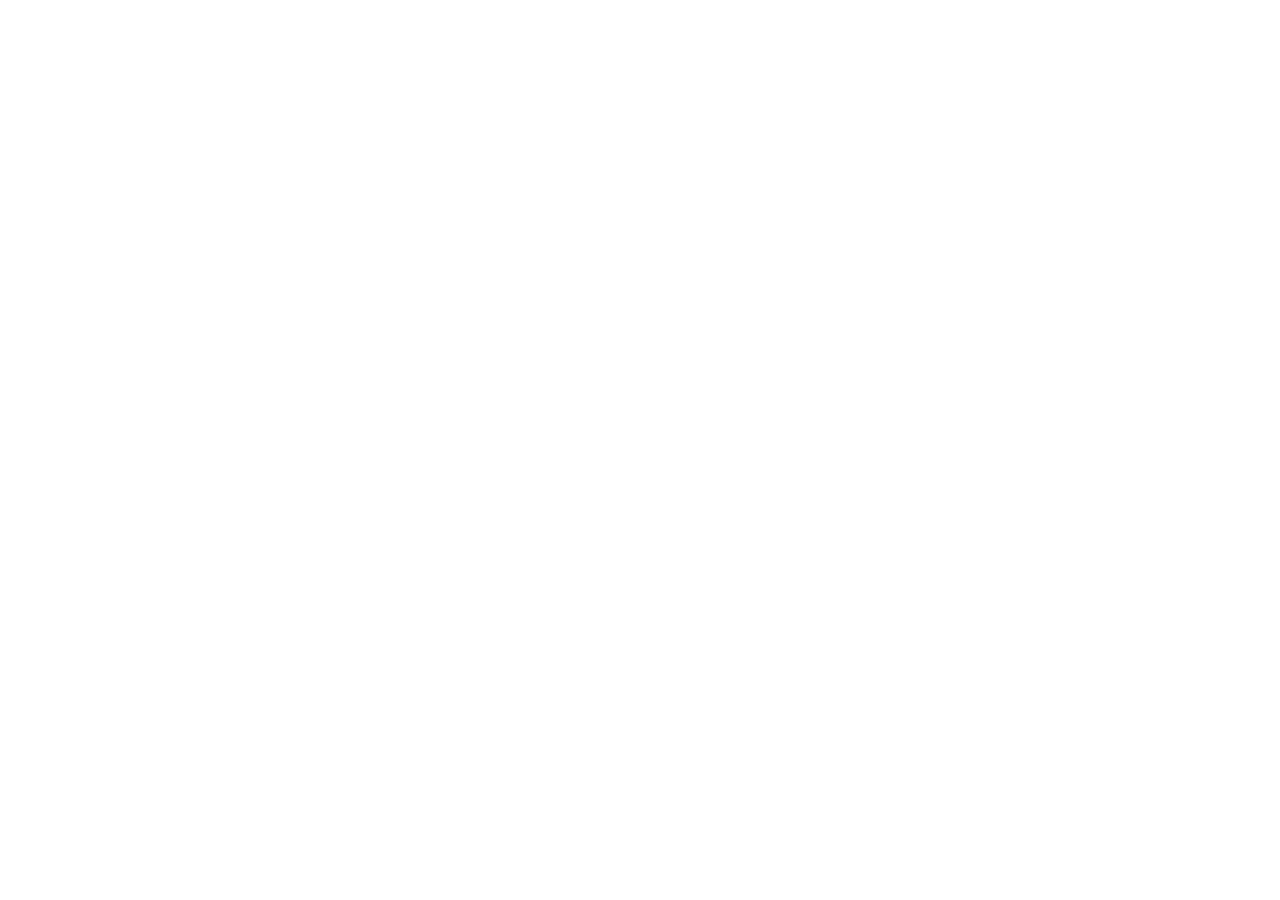
==== Frontend/index.html @ fb0abc1a "Criação do head no index.html" ====
<!DOCTYPE html>
<html lang="pt">

<head>
    <meta charset="UTF-8">
    <meta name="viewport" content="width=device-width, initial-scale=1.0">
    <title>MedInventory Solutions </title>
    <!-- favicon -->
    <link rel="shortcut icon" href="assets/img/logo normal.png" type="image/png">
    
    <!-- Google Fonts -->
    <link rel="preconnect" href="https://fonts.googleapis.com">
    <link rel="preconnect" href="https://fonts.gstatic.com" crossorigin>
    <link href="https://fonts.googleapis.com/css2?family=Titillium+Web:ital,wght@0,200;0,300;0,400;0,600;0,700;0,900;1,200;1,300;1,400;1,600;1,700&display=swap" rel="stylesheet">

    <!-- Font Awesome (local) -->
    <link rel="stylesheet" href="assets/fontawesome/all.min.css">
    
    <!-- estilos da página -->
    <link rel="stylesheet" href="assets/css/estilo.css">
</head>
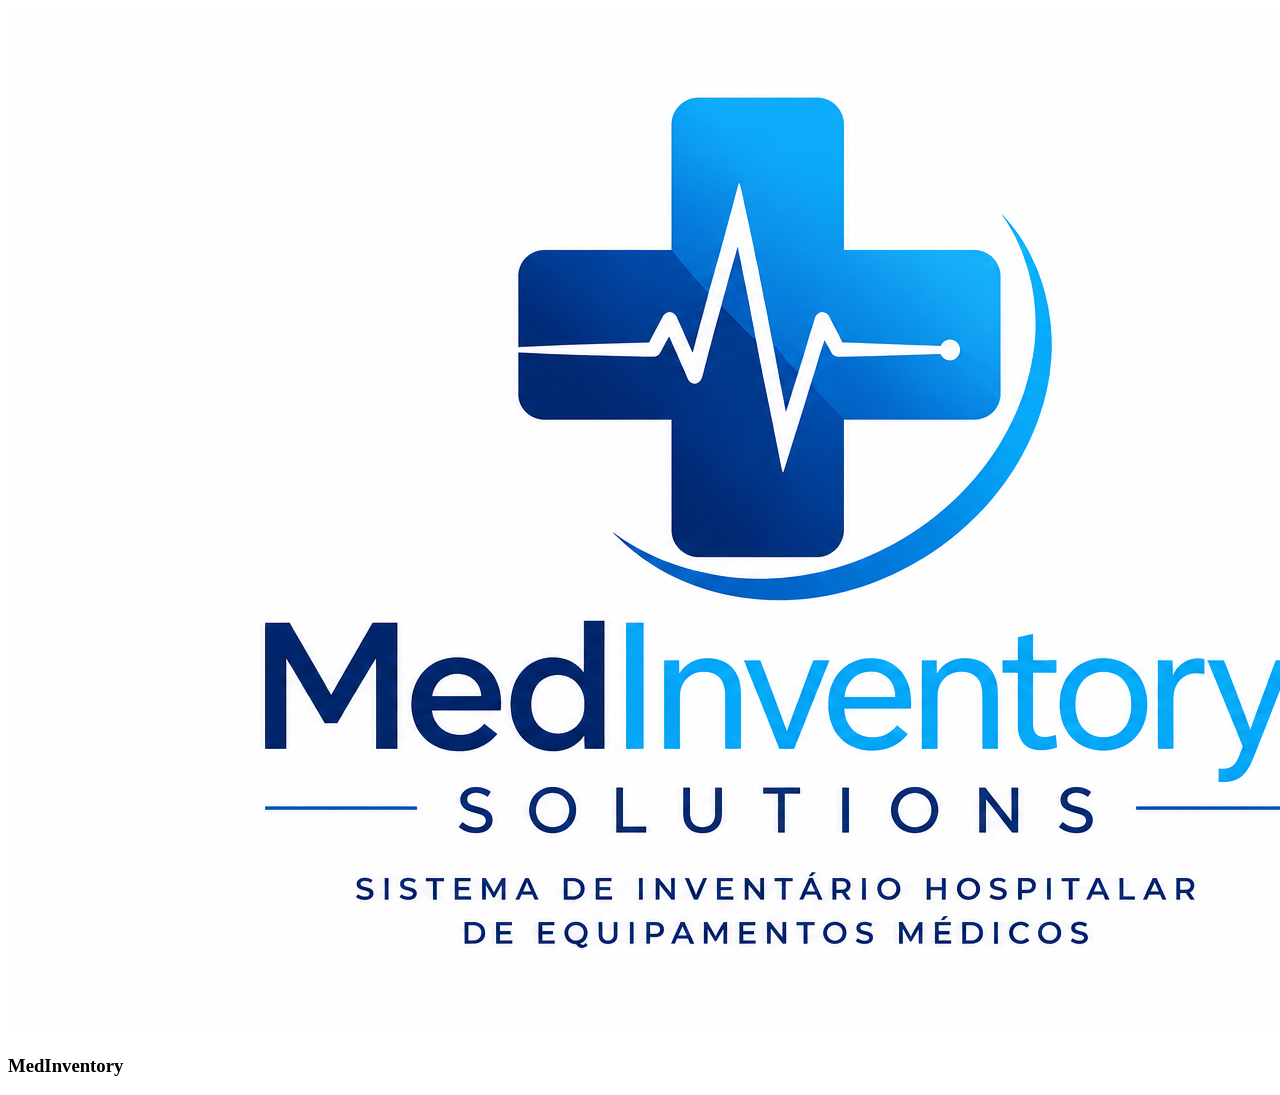
==== commit 12c43f4c: "Painel de navegação- criação" ====
--- a/Frontend/index.html
+++ b/Frontend/index.html
@@ -18,4 +18,14 @@
     
     <!-- estilos da página -->
     <link rel="stylesheet" href="assets/css/estilo.css">
-</head>+</head>
+
+<body>
+    <!-- Navegação -->
+     <nav class="bng-navbar">
+        <!-- Logo e Nome -->
+        <div>
+            <img src="assets/img/logo com nome.png" alt="Logotipo">
+            <h3>MedInventory</h3>
+        </div>
+     
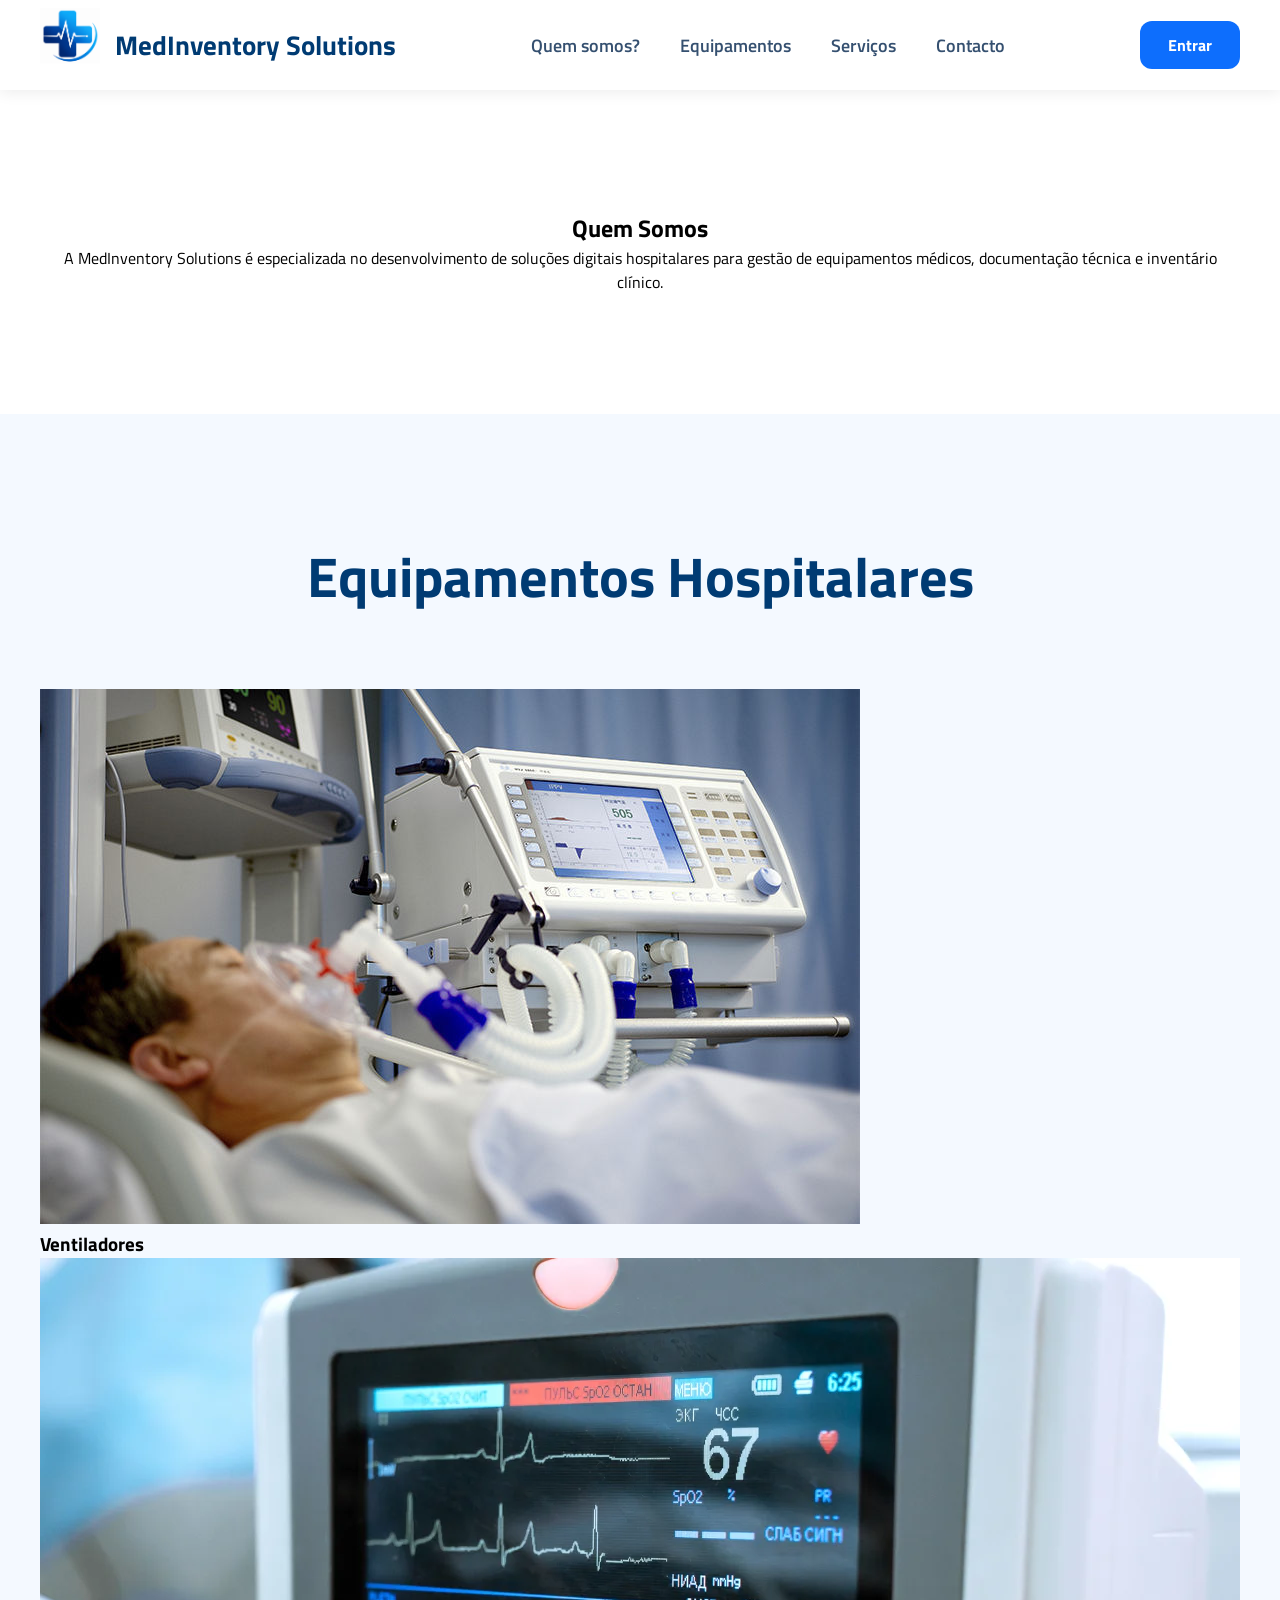
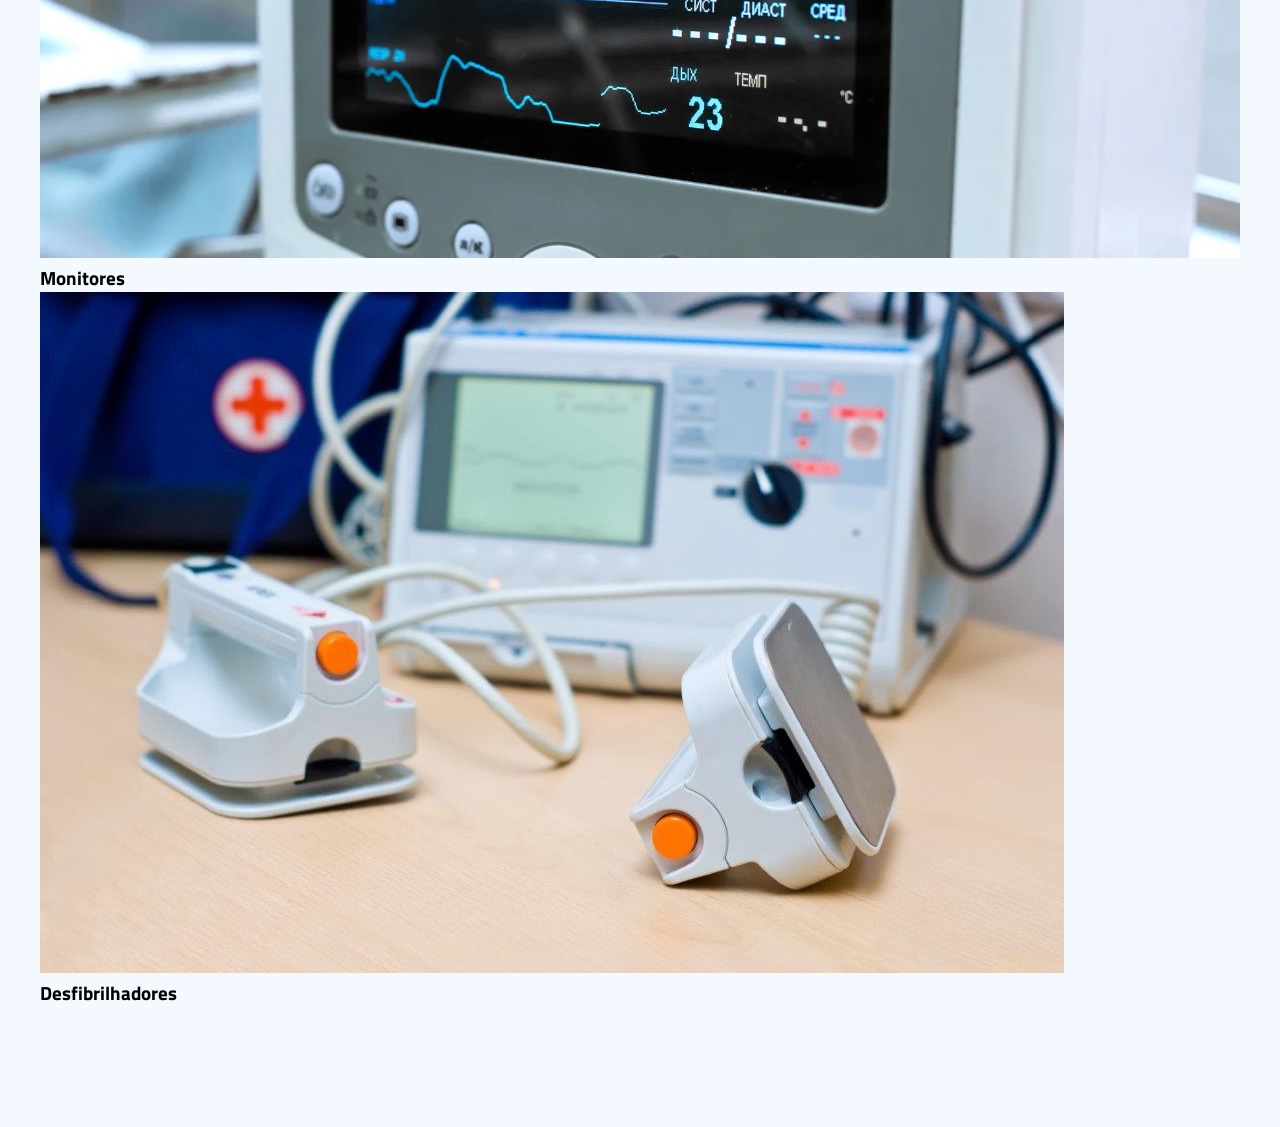
==== commit 3b857f76: "Alteração no CSS" ====
--- a/Frontend/index.html
+++ b/Frontend/index.html
@@ -7,25 +7,84 @@
     <title>MedInventory Solutions </title>
     <!-- favicon -->
     <link rel="shortcut icon" href="assets/img/logo normal.png" type="image/png">
-    
+
     <!-- Google Fonts -->
     <link rel="preconnect" href="https://fonts.googleapis.com">
     <link rel="preconnect" href="https://fonts.gstatic.com" crossorigin>
-    <link href="https://fonts.googleapis.com/css2?family=Titillium+Web:ital,wght@0,200;0,300;0,400;0,600;0,700;0,900;1,200;1,300;1,400;1,600;1,700&display=swap" rel="stylesheet">
+    <link
+        href="https://fonts.googleapis.com/css2?family=Titillium+Web:ital,wght@0,200;0,300;0,400;0,600;0,700;0,900;1,200;1,300;1,400;1,600;1,700&display=swap"
+        rel="stylesheet">
 
     <!-- Font Awesome (local) -->
     <link rel="stylesheet" href="assets/fontawesome/all.min.css">
-    
+
     <!-- estilos da página -->
-    <link rel="stylesheet" href="assets/css/estilo.css">
+    <link rel="stylesheet" href="assets/css/estilos.css">
 </head>
 
 <body>
     <!-- Navegação -->
-     <nav class="bng-navbar">
+    <nav class="bng-navbar">
         <!-- Logo e Nome -->
-        <div>
-            <img src="assets/img/logo com nome.png" alt="Logotipo">
-            <h3>MedInventory</h3>
+        <div class="logo-area">
+
+            <img src="assets/img/logo normal.png" alt="logo">
+
+            <h3>MedInventory Solutions</h3>
+
         </div>
-     
+
+        <!-- Links centrais -->
+        <div class="container-navegacao">
+            <a href="#quem-somos">Quem somos?</a>
+            <a href="#equipamentos">Equipamentos</a>
+            <a href="#servicos">Serviços</a>
+            <a href="#contacto">Contacto</a>
+        </div>
+
+        <!-- Área Cliente -->
+        <div class="nav-cliente">
+            <a href="login_form.html">Entrar</a>
+        </div>
+    </nav>
+
+    <section id="quem-somos">
+
+        <div class="quem-somos-texto">
+
+            <h2>Quem Somos</h2>
+
+            <p>
+                A MedInventory Solutions é especializada no desenvolvimento
+                de soluções digitais hospitalares para gestão de equipamentos médicos,
+                documentação técnica e inventário clínico.
+            </p>
+
+        </div>
+
+    </section>
+
+    <section id="equipamentos">
+
+        <h2>Equipamentos Hospitalares</h2>
+
+        <div class="cards-equipamentos">
+
+            <div class="card-equipamento">
+                <img src="assets/img/ventilador.jpg" alt="">
+                <h3>Ventiladores</h3>
+            </div>
+
+            <div class="card-equipamento">
+                <img src="assets/img/monitor.webp" alt="">
+                <h3>Monitores</h3>
+            </div>
+
+            <div class="card-equipamento">
+                <img src="assets/img/desfibrilhador.jpg" alt="">
+                <h3>Desfibrilhadores</h3>
+            </div>
+
+        </div>
+
+    </section>
--- a/Frontend/assets/css/estilos.css
+++ b/Frontend/assets/css/estilos.css
@@ -0,0 +1,556 @@
+
+/* RESET */
+
+
+*{
+    margin:0;
+    padding:0;
+    box-sizing:border-box;
+    font-family:'Titillium Web', Arial, Helvetica, sans-serif;
+}
+
+/* BODY */
+
+
+body{
+    background:#f4f9ff;
+}
+/* NAVBAR */
+
+.bng-navbar{
+
+    background:#ffffff;
+
+    display:flex;
+    align-items:center;
+    justify-content:space-between;
+
+    height:90px;
+
+    padding:0 40px;
+
+    position:sticky;
+    top:0;
+
+    box-shadow:0px 2px 15px rgba(0,0,0,0.08);
+
+    z-index:1000;
+
+}
+
+/* LOGO */
+
+.bng-navbar div{
+
+    display:flex;
+    align-items:center;
+
+}
+
+.bng-navbar img{
+
+    width:60px;
+
+    margin-right:15px;
+
+}
+
+.bng-navbar h3{
+
+    font-size:1.7em;
+
+    color:#003b73;
+
+    font-weight:bold;
+
+}
+
+/* LINKS NAVBAR */
+
+.container-navegacao{
+
+    display:flex;
+    gap:40px;
+
+}
+
+.container-navegacao a{
+
+    text-decoration:none;
+
+    font-size:1.1em;
+
+    font-weight:600;
+
+    color:#355070;
+
+    transition:0.3s;
+
+}
+
+.container-navegacao a:hover{
+
+    color:#0d6efd;
+
+}
+
+/* BOTÃO LOGIN */
+
+.nav-cliente a{
+
+    text-decoration:none;
+
+    background:#0d6efd;
+
+    color:white;
+
+    padding:12px 28px;
+
+    border-radius:12px;
+
+    font-weight:bold;
+
+    transition:0.3s;
+
+}
+
+.nav-cliente a:hover{
+
+    background:#003b73;
+
+}
+
+/* HERO SECTION */
+
+.hero{
+
+    min-height:100vh;
+
+    display:flex;
+    justify-content:space-between;
+    align-items:center;
+
+    padding:80px;
+
+    background:linear-gradient(to right,#f4f9ff,#ffffff);
+
+}
+
+/* TEXTO HERO */
+
+.hero-texto{
+
+    width:50%;
+
+}
+
+.hero-texto h1{
+
+    font-size:4em;
+
+    color:#003b73;
+
+    line-height:1.2;
+
+    margin-bottom:25px;
+
+}
+
+.hero-texto p{
+
+    font-size:1.3em;
+
+    color:#355070;
+
+    margin-bottom:40px;
+
+    line-height:1.7;
+
+}
+
+/* BOTÕES HERO */
+
+.hero-botoes{
+
+    display:flex;
+    gap:20px;
+
+}
+
+.btn-azul{
+
+    text-decoration:none;
+
+    background:#0d6efd;
+
+    color:white;
+
+    padding:15px 35px;
+
+    border-radius:12px;
+
+    font-weight:bold;
+
+    transition:0.3s;
+
+}
+
+.btn-azul:hover{
+
+    background:#003b73;
+
+}
+
+.btn-transparente{
+
+    text-decoration:none;
+
+    border:2px solid #0d6efd;
+
+    color:#0d6efd;
+
+    padding:15px 35px;
+
+    border-radius:12px;
+
+    font-weight:bold;
+
+    transition:0.3s;
+
+}
+
+.btn-transparente:hover{
+
+    background:#0d6efd;
+
+    color:white;
+
+}
+
+/* IMAGEM HERO */
+
+.hero-imagem img{
+
+    width:550px;
+
+}
+
+/* QUEM SOMOS */
+
+
+#quem-somos{
+
+    padding:120px 40px;
+
+    text-align:center;
+
+    background:white;
+
+}
+
+.quem-somos-content{
+
+    max-width:900px;
+
+    margin:auto;
+
+}
+
+.quem-somos-content h1{
+
+    font-size:3.5em;
+
+    color:#003b73;
+
+    margin-bottom:20px;
+
+}
+
+.quem-somos-content p{
+
+    font-size:1.3em;
+
+    color:#355070;
+
+    line-height:1.8;
+
+}
+
+/* EQUIPAMENTOS */
+
+#equipamentos{
+
+    padding:120px 40px;
+
+    background:#f4f9ff;
+
+}
+
+#equipamentos h2{
+
+    text-align:center;
+
+    font-size:3.5em;
+
+    color:#003b73;
+
+    margin-bottom:70px;
+
+}
+
+/* CONTAINER CARDS */
+
+.equipamentos-container{
+
+    display:flex;
+
+    justify-content:center;
+
+    gap:40px;
+
+    flex-wrap:wrap;
+
+}
+
+/* CARD */
+
+.equipamento{
+
+    width:320px;
+
+    background:white;
+
+    border-radius:20px;
+
+    overflow:hidden;
+
+    box-shadow:0px 5px 20px rgba(0,0,0,0.08);
+
+    transition:0.3s;
+
+}
+
+.equipamento:hover{
+
+    transform:translateY(-10px);
+
+}
+
+/* IMAGEM */
+
+.equipamento img{
+
+    width:100%;
+
+    height:220px;
+
+    object-fit:cover;
+
+}
+
+/* TEXTO */
+
+.equipamento h3{
+
+    padding:25px;
+
+    text-align:center;
+
+    color:#003b73;
+
+    font-size:1.5em;
+
+}
+
+
+/* SERVIÇOS */
+
+
+#servicos{
+
+    padding:120px 40px;
+
+    background:white;
+
+}
+
+#servicos h2{
+
+    text-align:center;
+
+    font-size:3.5em;
+
+    color:#003b73;
+
+    margin-bottom:70px;
+
+}
+
+.servicos-container{
+
+    display:flex;
+
+    justify-content:center;
+
+    gap:40px;
+
+    flex-wrap:wrap;
+
+}
+
+.servico{
+
+    width:320px;
+
+    padding:40px 30px;
+
+    background:#f4f9ff;
+
+    border-radius:20px;
+
+    box-shadow:0px 5px 20px rgba(0,0,0,0.06);
+
+    transition:0.3s;
+
+}
+
+.servico:hover{
+
+    transform:translateY(-10px);
+
+}
+
+.servico h3{
+
+    color:#003b73;
+
+    margin-bottom:20px;
+
+    font-size:1.6em;
+
+}
+
+.servico p{
+
+    color:#355070;
+
+    line-height:1.7;
+
+}
+
+/* CONTACTO */
+
+#contacto{
+
+    padding:120px 40px;
+
+    background:#f4f9ff;
+
+}
+
+#contacto h2{
+
+    text-align:center;
+
+    font-size:3.5em;
+
+    color:#003b73;
+
+    margin-bottom:50px;
+
+}
+
+/* FORMULÁRIO */
+
+#contacto form{
+
+    max-width:600px;
+
+    margin:auto;
+
+    display:flex;
+
+    flex-direction:column;
+
+    gap:20px;
+
+}
+
+#contacto input,
+#contacto textarea{
+
+    padding:18px;
+
+    border:none;
+
+    border-radius:12px;
+
+    background:white;
+
+    box-shadow:0px 3px 10px rgba(0,0,0,0.05);
+
+    font-size:1em;
+
+}
+
+#contacto textarea{
+
+    height:180px;
+
+    resize:none;
+
+}
+
+#contacto button{
+
+    background:#0d6efd;
+
+    color:white;
+
+    border:none;
+
+    padding:18px;
+
+    border-radius:12px;
+
+    font-size:1.1em;
+
+    font-weight:bold;
+
+    cursor:pointer;
+
+    transition:0.3s;
+
+}
+
+#contacto button:hover{
+
+    background:#003b73;
+
+}
+
+/* FOOTER */
+
+.footer-container{
+
+    background:#003b73;
+
+    color:white;
+
+    display:flex;
+
+    justify-content:center;
+
+    align-items:center;
+
+    text-align:center;
+
+    padding:40px;
+
+}
+
+.footer-section p{
+
+    font-size:1.1em;
+
+}
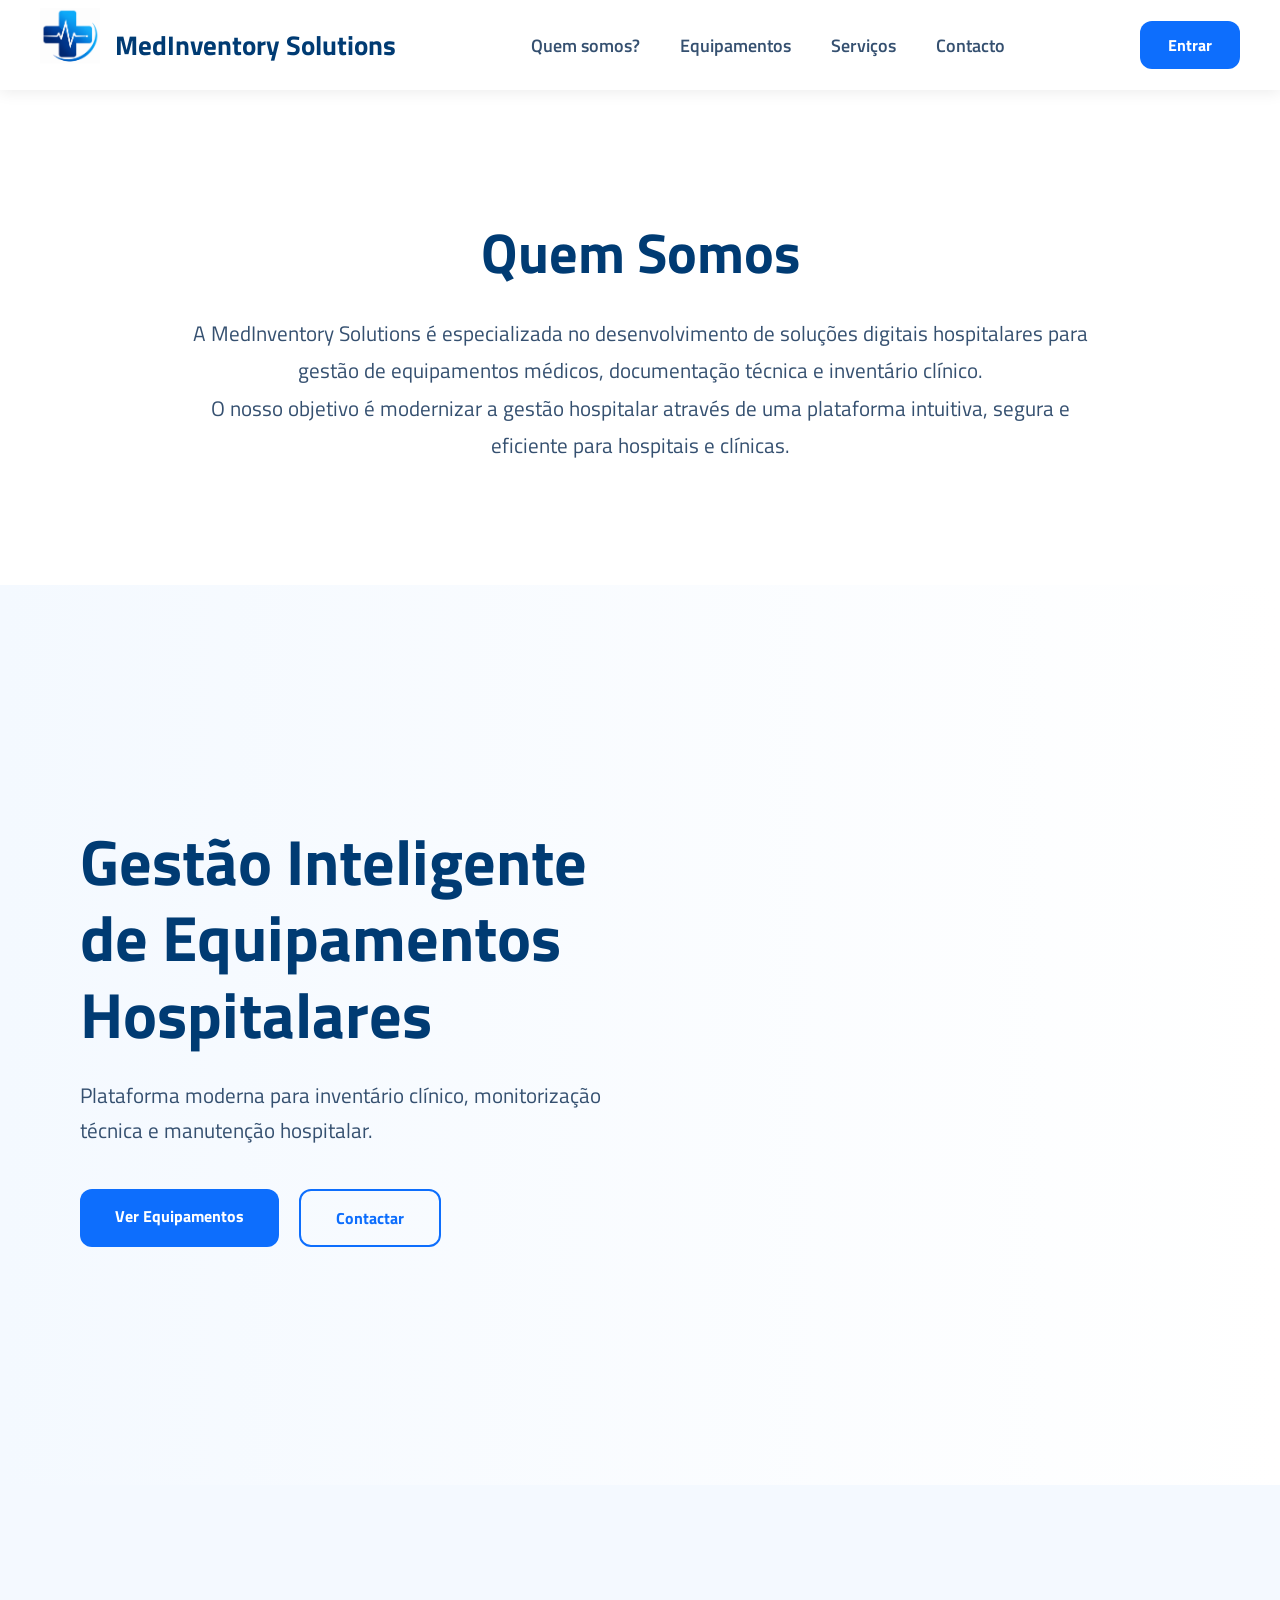
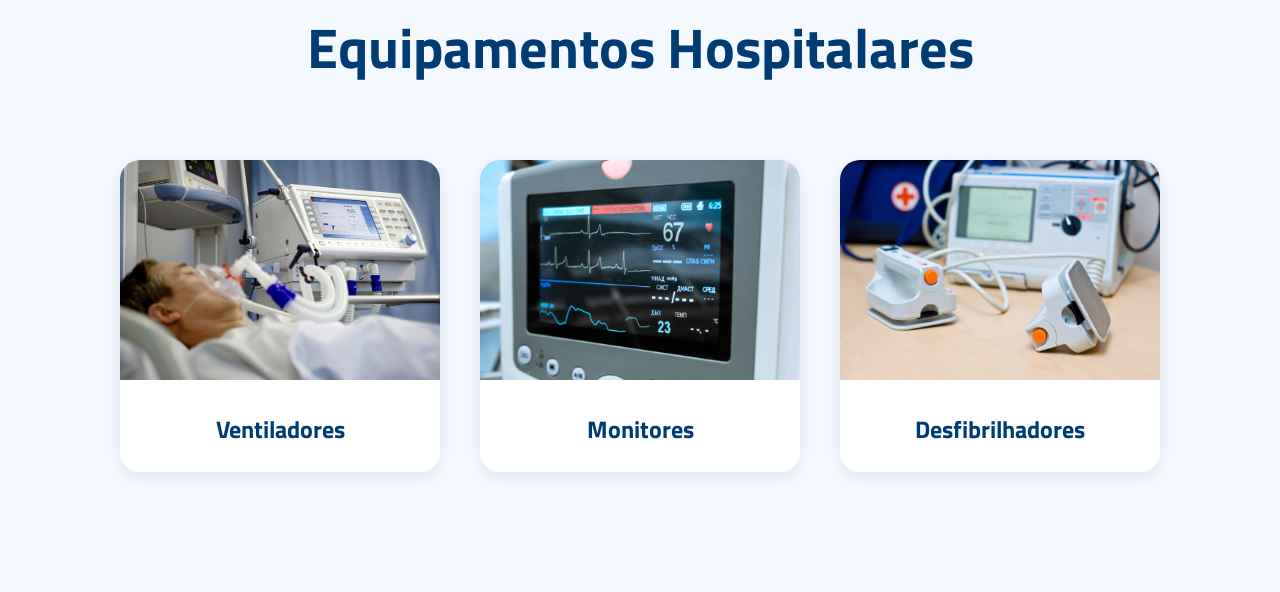
==== commit 7c720e50: "Secção Quem Somos criada" ====
--- a/Frontend/index.html
+++ b/Frontend/index.html
@@ -47,42 +47,96 @@
             <a href="login_form.html">Entrar</a>
         </div>
     </nav>
-
+    <!-- Conteudo de página -->
+    <!-- Secção "Quem Somos" -->
+     
     <section id="quem-somos">
 
-        <div class="quem-somos-texto">
+    <div class="quem-somos-content">
 
-            <h2>Quem Somos</h2>
+        <h1>Quem Somos</h1>
+
+        <p>
+            A MedInventory Solutions é especializada
+            no desenvolvimento de soluções digitais
+            hospitalares para gestão de equipamentos médicos,
+            documentação técnica e inventário clínico.
+        </p>
+
+        <p>
+            O nosso objetivo é modernizar a gestão hospitalar
+            através de uma plataforma intuitiva, segura
+            e eficiente para hospitais e clínicas.
+        </p>
+
+    </div>
+
+</section>
+
+
+
+
+
+    <section class="hero">
+
+        <!-- TEXTO -->
+        <div class="hero-texto">
+
+            <h1>
+                Gestão Inteligente de Equipamentos Hospitalares
+            </h1>
 
             <p>
-                A MedInventory Solutions é especializada no desenvolvimento
-                de soluções digitais hospitalares para gestão de equipamentos médicos,
-                documentação técnica e inventário clínico.
+                Plataforma moderna para inventário clínico,
+                monitorização técnica e manutenção hospitalar.
             </p>
+
+            <div class="hero-botoes">
+
+                <a href="#equipamentos" class="btn-azul">
+                    Ver Equipamentos
+                </a>
+
+                <a href="#contacto" class="btn-transparente">
+                    Contactar
+                </a>
+
+            </div>
 
         </div>
 
     </section>
 
+    <!-- EQUIPAMENTOS -->
+
     <section id="equipamentos">
 
         <h2>Equipamentos Hospitalares</h2>
 
-        <div class="cards-equipamentos">
+        <div class="equipamentos-container">
 
-            <div class="card-equipamento">
+            <div class="equipamento">
+
                 <img src="assets/img/ventilador.jpg" alt="">
+
                 <h3>Ventiladores</h3>
+
             </div>
 
-            <div class="card-equipamento">
+            <div class="equipamento">
+
                 <img src="assets/img/monitor.webp" alt="">
+
                 <h3>Monitores</h3>
+
             </div>
 
-            <div class="card-equipamento">
+            <div class="equipamento">
+
                 <img src="assets/img/desfibrilhador.jpg" alt="">
+
                 <h3>Desfibrilhadores</h3>
+
             </div>
 
         </div>
--- a/Frontend/assets/css/estilos.css
+++ b/Frontend/assets/css/estilos.css
@@ -553,4 +553,7 @@
 
     font-size:1.1em;
 
+}
+html{
+    scroll-behavior:smooth;
 }
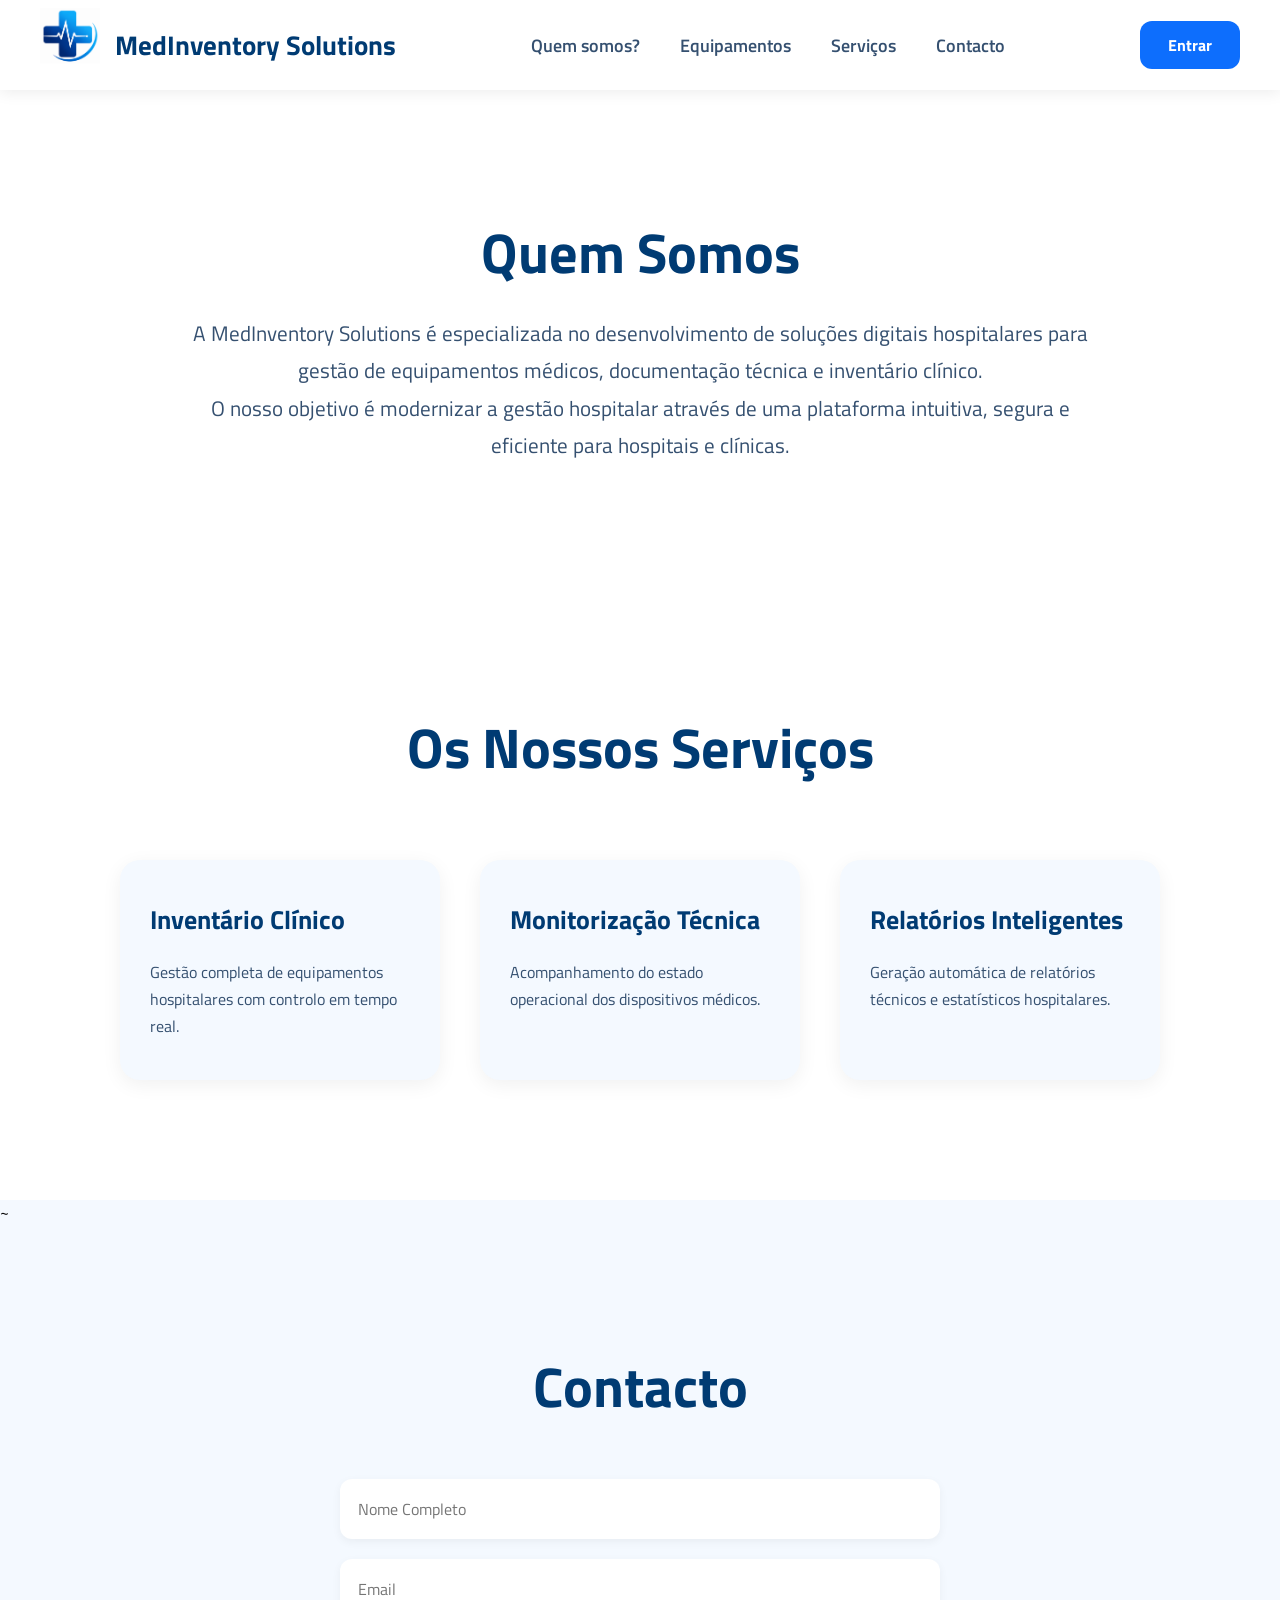
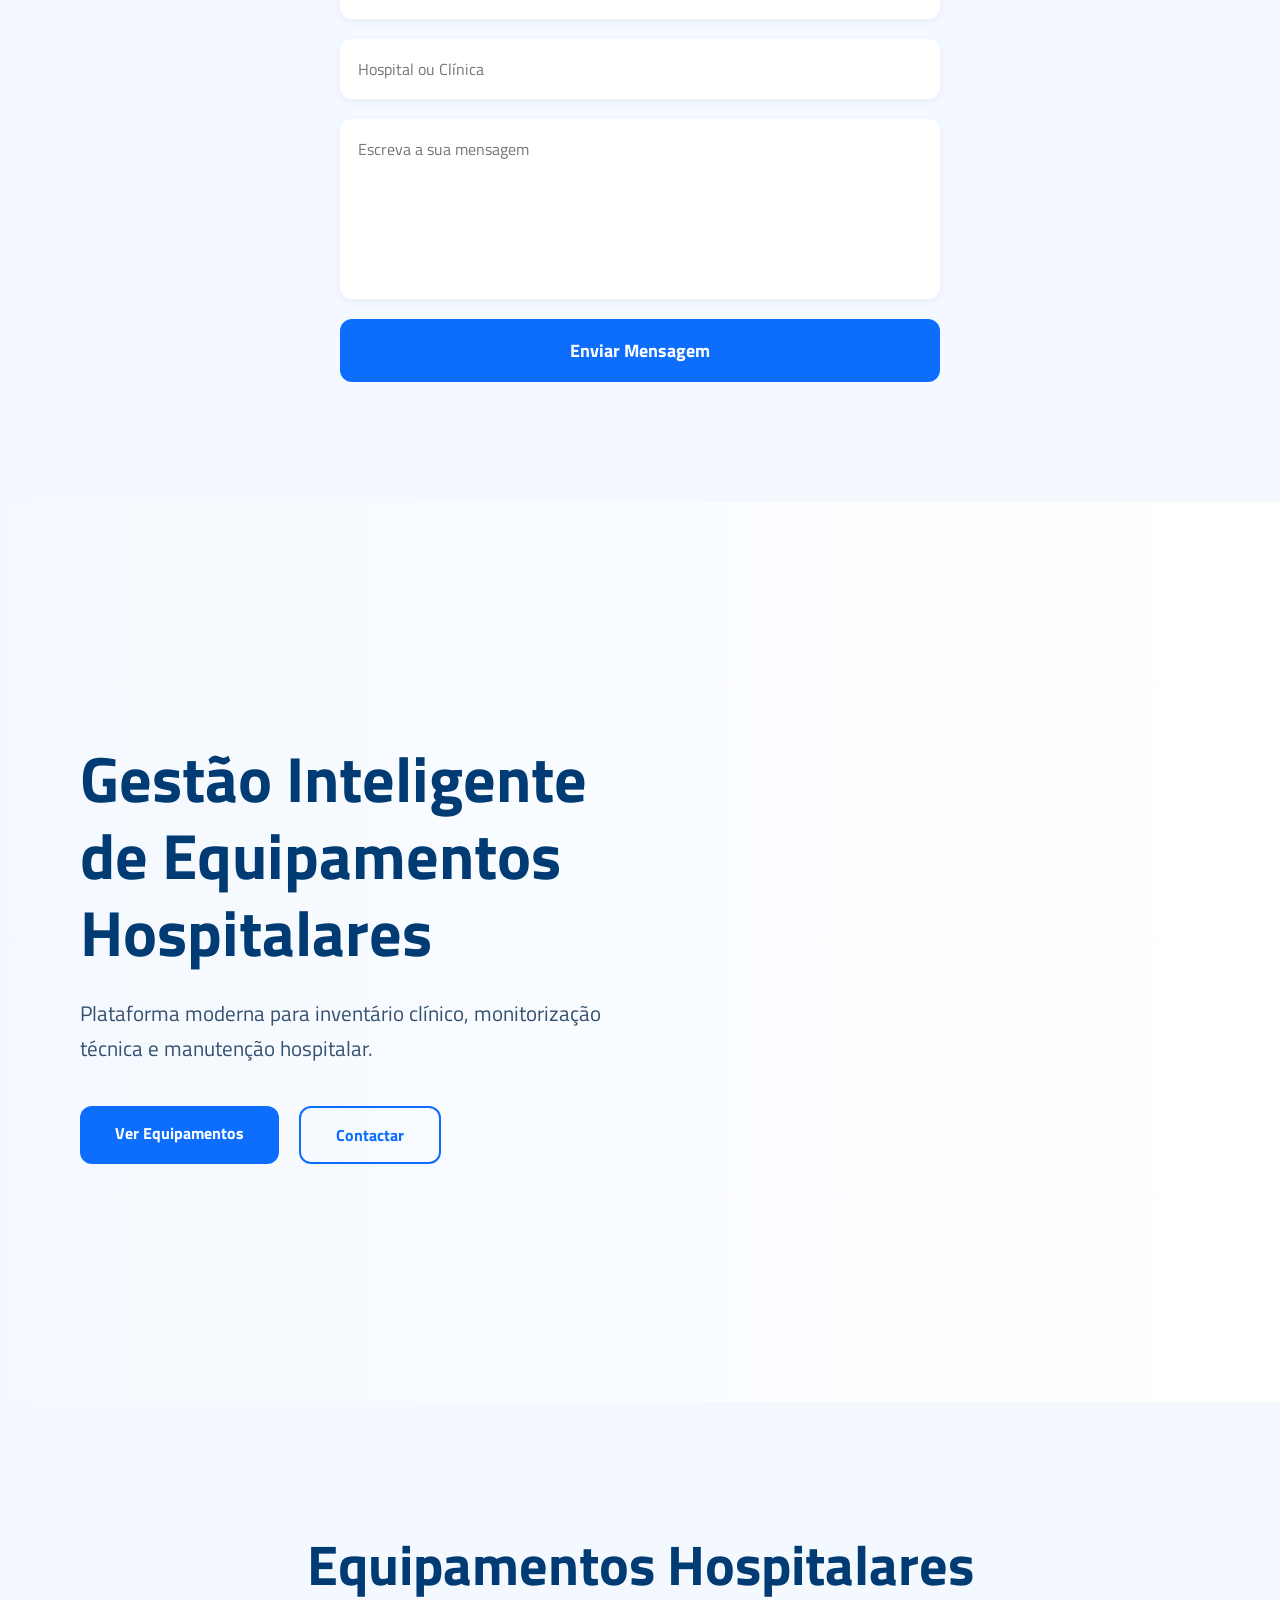
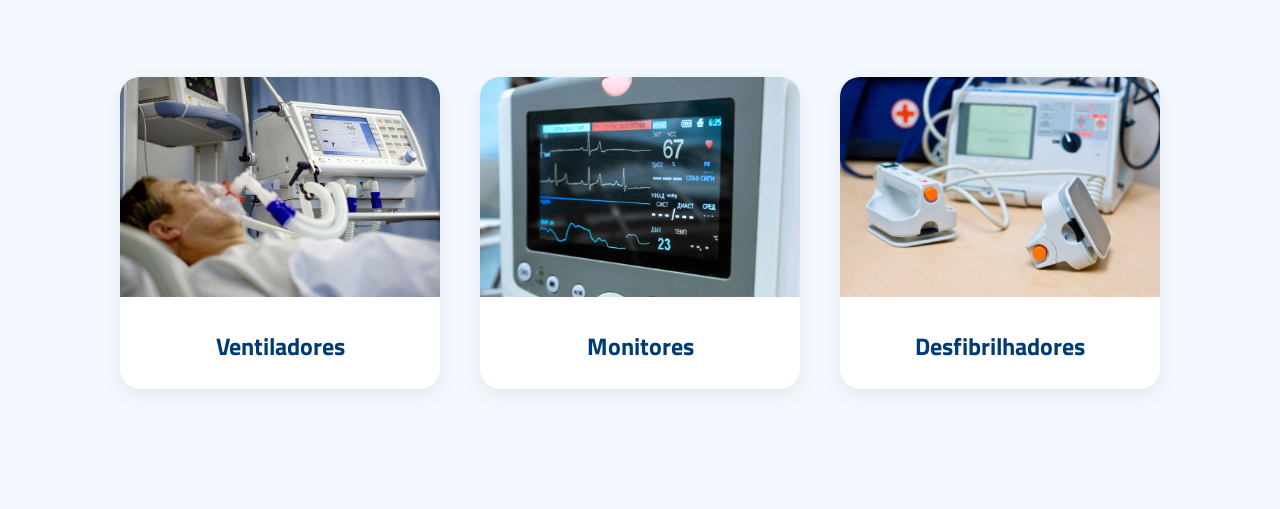
==== commit 1b335378: "Criação area de serviços mais contactos" ====
--- a/Frontend/index.html
+++ b/Frontend/index.html
@@ -49,29 +49,102 @@
     </nav>
     <!-- Conteudo de página -->
     <!-- Secção "Quem Somos" -->
-     
+
     <section id="quem-somos">
 
-    <div class="quem-somos-content">
-
-        <h1>Quem Somos</h1>
-
-        <p>
-            A MedInventory Solutions é especializada
-            no desenvolvimento de soluções digitais
-            hospitalares para gestão de equipamentos médicos,
-            documentação técnica e inventário clínico.
-        </p>
-
-        <p>
-            O nosso objetivo é modernizar a gestão hospitalar
-            através de uma plataforma intuitiva, segura
-            e eficiente para hospitais e clínicas.
-        </p>
-
-    </div>
+        <div class="quem-somos-content">
+
+            <h1>Quem Somos</h1>
+
+            <p>
+                A MedInventory Solutions é especializada
+                no desenvolvimento de soluções digitais
+                hospitalares para gestão de equipamentos médicos,
+                documentação técnica e inventário clínico.
+            </p>
+
+            <p>
+                O nosso objetivo é modernizar a gestão hospitalar
+                através de uma plataforma intuitiva, segura
+                e eficiente para hospitais e clínicas.
+            </p>
+
+        </div>
+
+    </section>
+    <!-- SERVIÇOS -->
+    <section id="servicos">
+
+        <h2>Os Nossos Serviços</h2>
+
+        <div class="servicos-container">
+
+            <!-- PARTE 1 -->
+
+            <div class="servico">
+
+                <h3>Inventário Clínico</h3>
+
+                <p>
+                    Gestão completa de equipamentos hospitalares
+                    com controlo em tempo real.
+                </p>
+
+            </div>
+
+            <!--PARTE 2 -->
+
+            <div class="servico">
+
+                <h3>Monitorização Técnica</h3>
+
+                <p>
+                    Acompanhamento do estado operacional
+                    dos dispositivos médicos.
+                </p>
+
+            </div>
+
+            <!-- PARTE 3 -->
+
+            <div class="servico">
+
+                <h3>Relatórios Inteligentes</h3>
+
+                <p>
+                    Geração automática de relatórios
+                    técnicos e estatísticos hospitalares.
+                </p>
+
+            </div>
+
+        </div>
+
+    </section>~
+    <!-- CONTACTO -->
+     <section id="contacto">
+
+    <h2>Contacto</h2>
+
+    <form>
+
+        <input type="text" placeholder="Nome Completo">
+
+        <input type="email" placeholder="Email">
+
+        <input type="text" placeholder="Hospital ou Clínica">
+
+        <textarea placeholder="Escreva a sua mensagem"></textarea>
+
+        <button type="submit">
+            Enviar Mensagem
+        </button>
+
+    </form>
 
 </section>
+
+
 
 
 
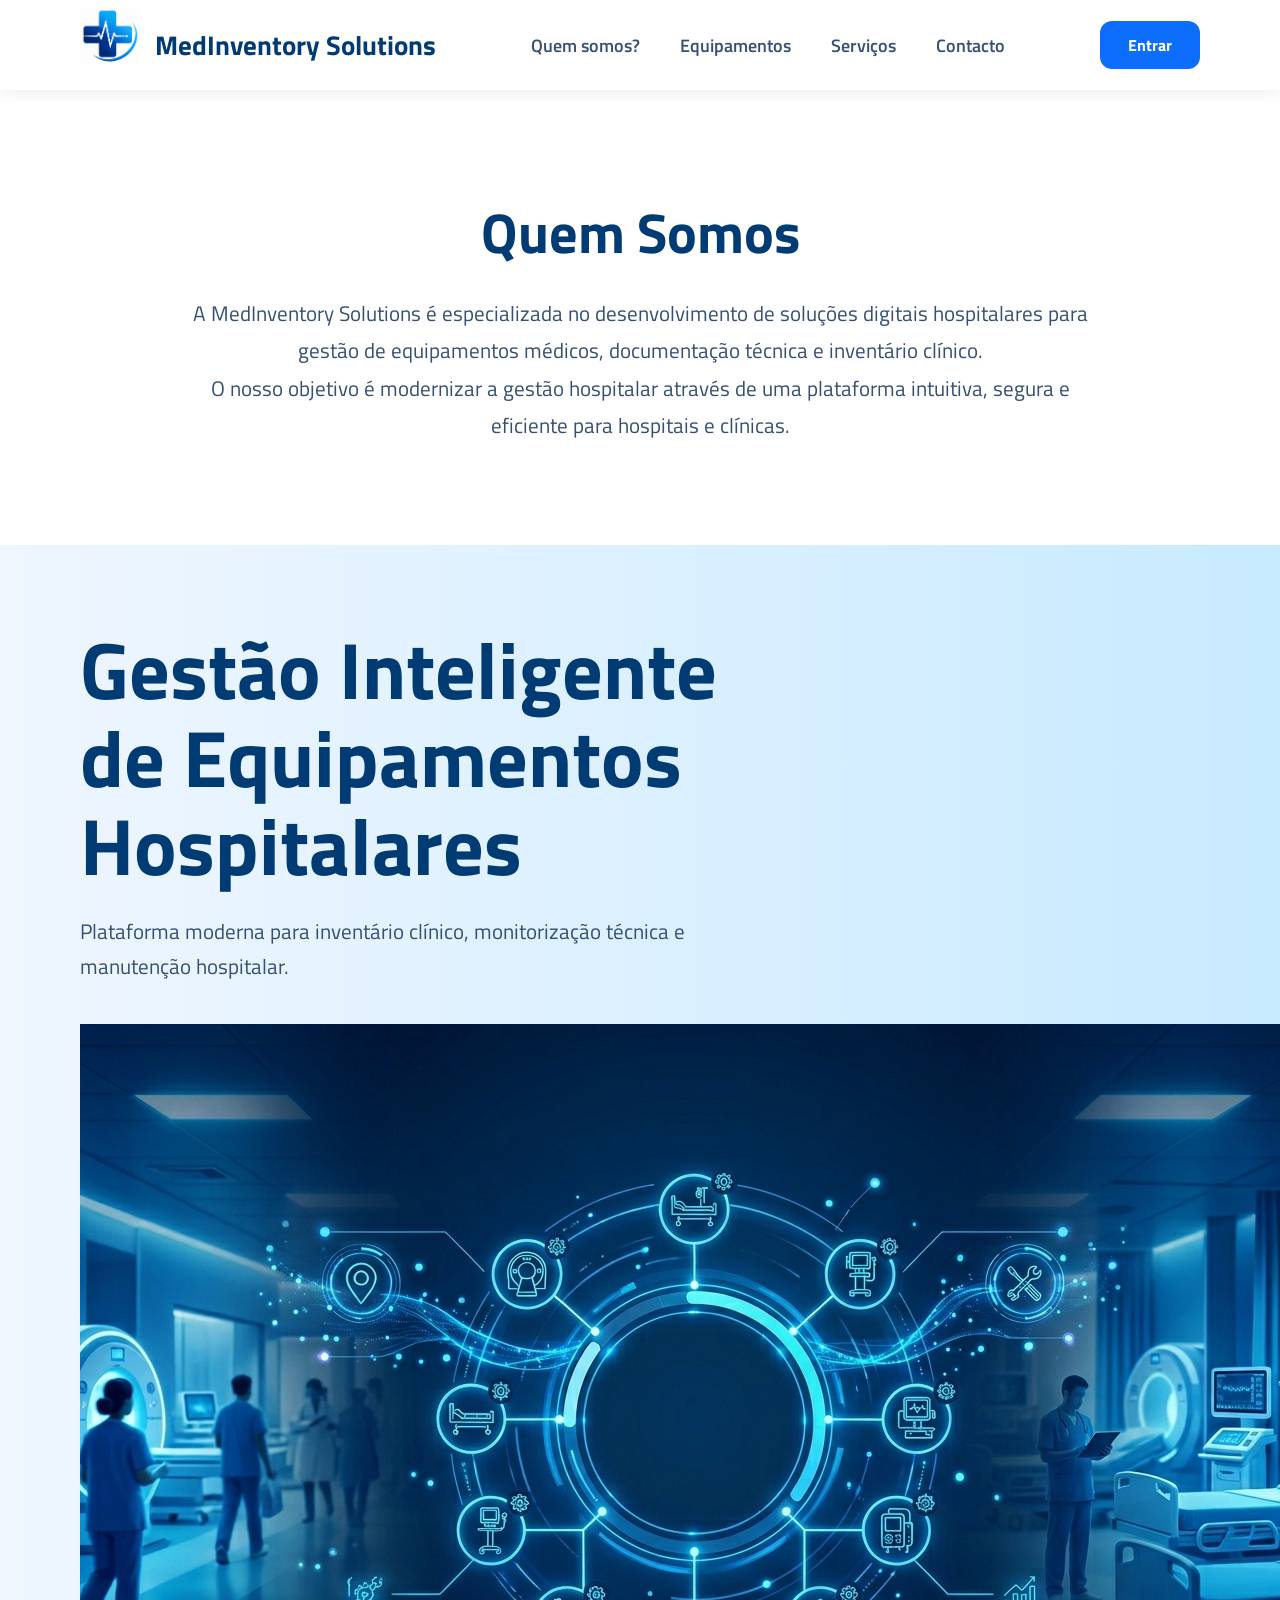
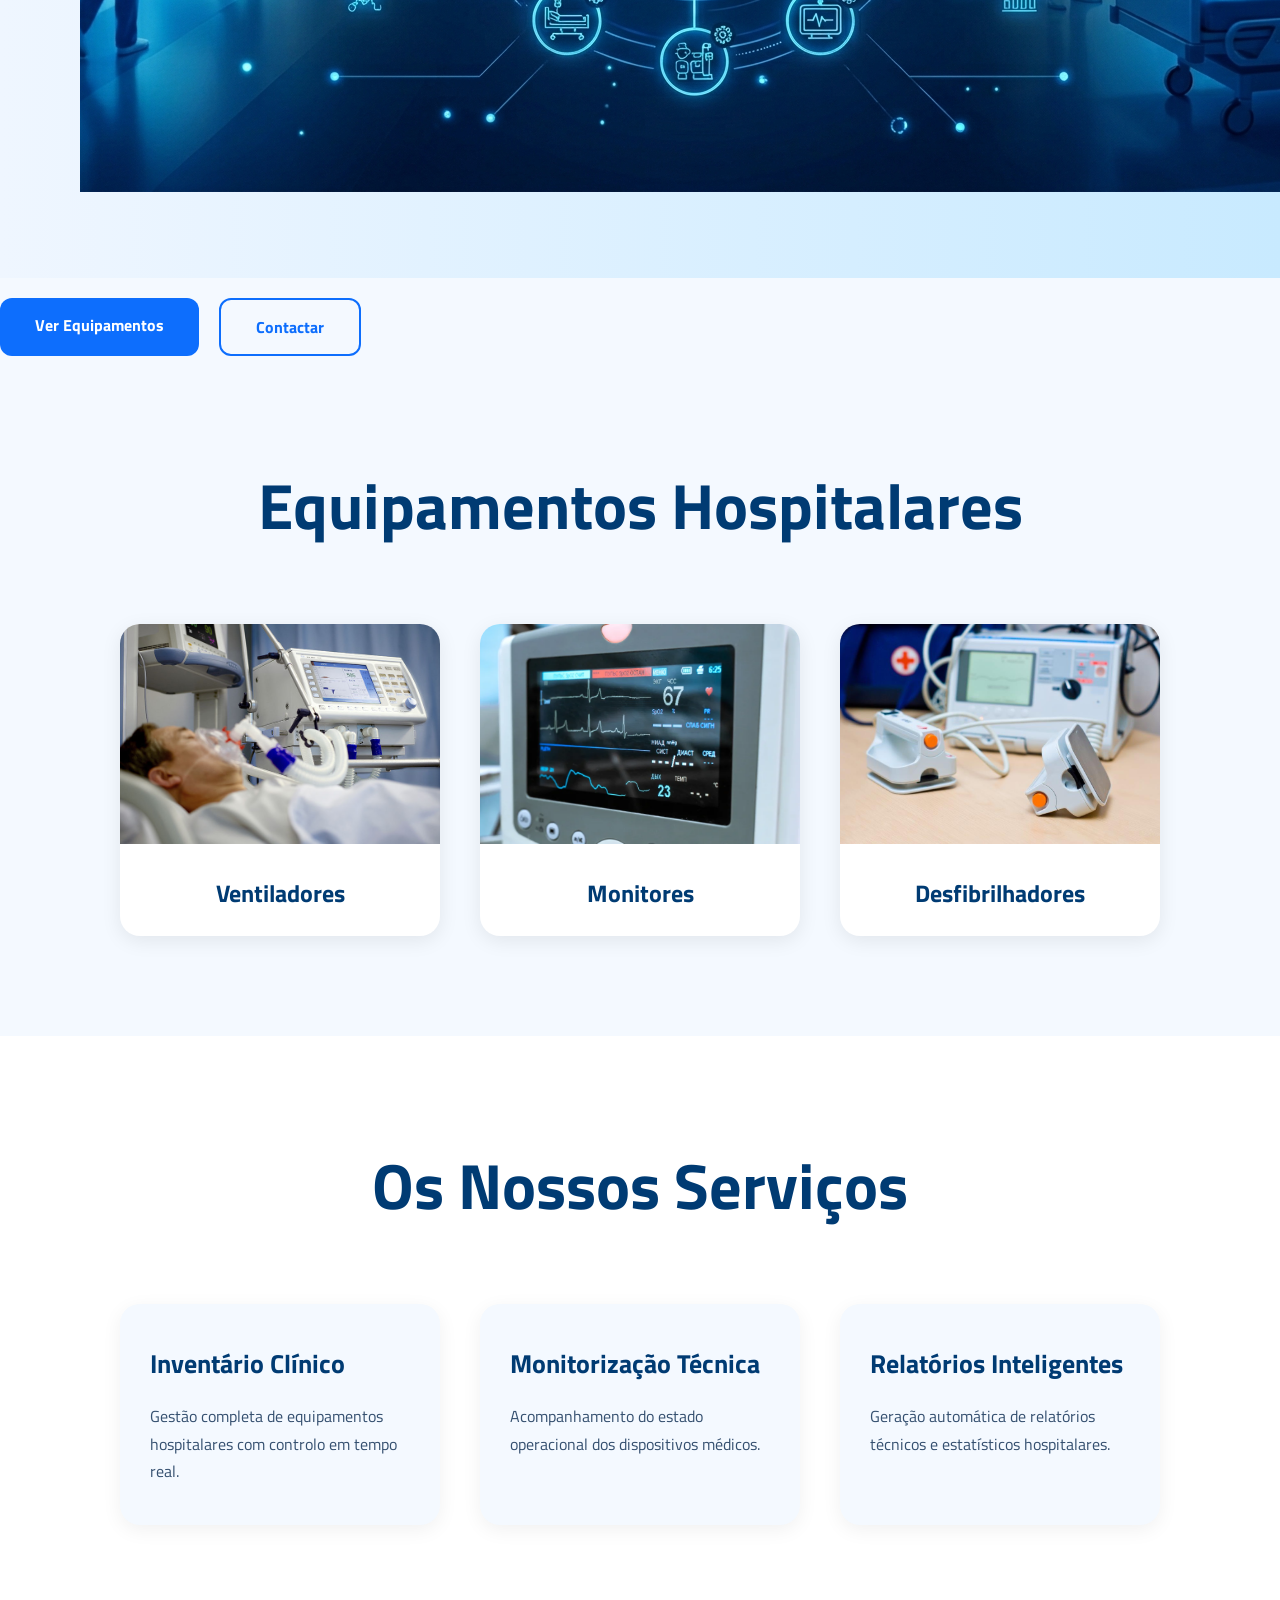
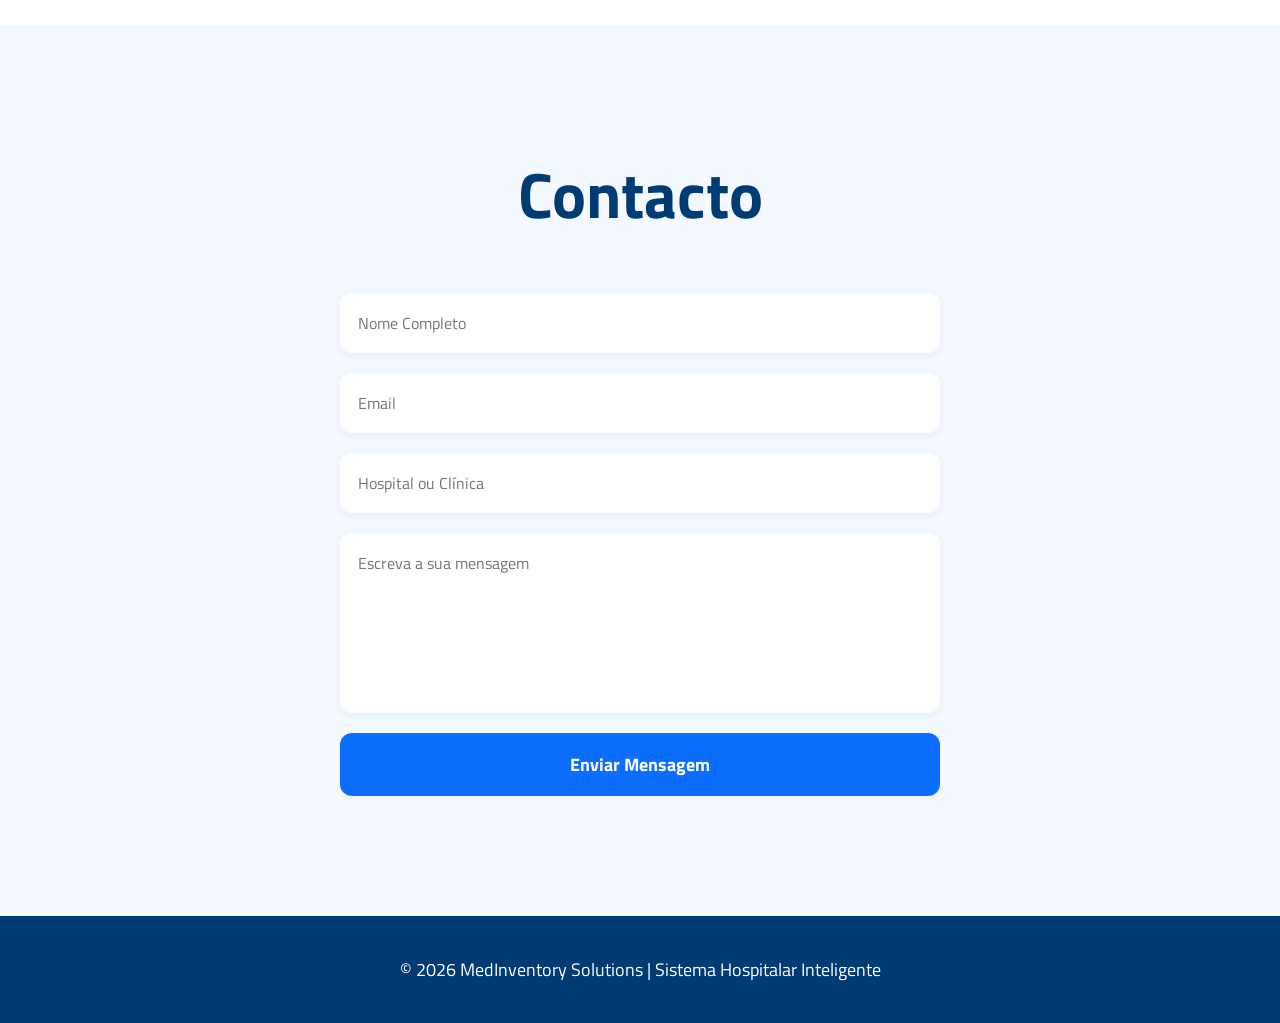
==== commit 2a8c9d77: "Alteração de das medidas no CSS" ====
--- a/Frontend/index.html
+++ b/Frontend/index.html
@@ -6,7 +6,7 @@
     <meta name="viewport" content="width=device-width, initial-scale=1.0">
     <title>MedInventory Solutions </title>
     <!-- favicon -->
-    <link rel="shortcut icon" href="assets/img/logo normal.png" type="image/png">
+    <link rel="shortcut icon" href="assets/img/logo.png" type="image/png">
 
     <!-- Google Fonts -->
     <link rel="preconnect" href="https://fonts.googleapis.com">
@@ -28,7 +28,7 @@
         <!-- Logo e Nome -->
         <div class="logo-area">
 
-            <img src="assets/img/logo normal.png" alt="logo">
+            <img src="assets/img/logo.png" alt="logo">
 
             <h3>MedInventory Solutions</h3>
 
@@ -72,6 +72,78 @@
         </div>
 
     </section>
+    <section class="hero">
+
+        <!-- TEXTO -->
+        <div class="hero-texto">
+
+            <h1>
+                Gestão Inteligente de Equipamentos Hospitalares
+            </h1>
+
+            <p>
+                Plataforma moderna para inventário clínico,
+                monitorização técnica e manutenção hospitalar.
+            </p>
+        
+
+            <img src="assets/img/gestão_inventário.png" alt="Dashboard">
+
+        </div>
+
+    </section>
+
+    <div class="hero-botoes">
+
+        <a href="#equipamentos" class="btn-azul">
+            Ver Equipamentos
+        </a>
+
+        <a href="#contacto" class="btn-transparente">
+            Contactar
+        </a>
+
+    </div>
+
+    </div>
+
+    </section>
+
+    <!-- EQUIPAMENTOS -->
+
+    <section id="equipamentos">
+
+        <h2>Equipamentos Hospitalares</h2>
+
+        <div class="equipamentos-container">
+
+            <div class="equipamento">
+
+                <img src="assets/img/ventilador.jpg" alt="">
+
+                <h3>Ventiladores</h3>
+
+            </div>
+
+            <div class="equipamento">
+
+                <img src="assets/img/monitor.webp" alt="">
+
+                <h3>Monitores</h3>
+
+            </div>
+
+            <div class="equipamento">
+
+                <img src="assets/img/desfibrilhador.jpg" alt="">
+
+                <h3>Desfibrilhadores</h3>
+
+            </div>
+
+        </div>
+
+    </section>
     <!-- SERVIÇOS -->
     <section id="servicos">
 
@@ -120,98 +192,40 @@
 
         </div>
 
-    </section>~
+    </section>
+
     <!-- CONTACTO -->
-     <section id="contacto">
-
-    <h2>Contacto</h2>
-
-    <form>
-
-        <input type="text" placeholder="Nome Completo">
-
-        <input type="email" placeholder="Email">
-
-        <input type="text" placeholder="Hospital ou Clínica">
-
-        <textarea placeholder="Escreva a sua mensagem"></textarea>
-
-        <button type="submit">
-            Enviar Mensagem
-        </button>
-
-    </form>
-
-</section>
-
-
-
-
-
-
-
-    <section class="hero">
-
-        <!-- TEXTO -->
-        <div class="hero-texto">
-
-            <h1>
-                Gestão Inteligente de Equipamentos Hospitalares
-            </h1>
-
-            <p>
-                Plataforma moderna para inventário clínico,
-                monitorização técnica e manutenção hospitalar.
-            </p>
-
-            <div class="hero-botoes">
-
-                <a href="#equipamentos" class="btn-azul">
-                    Ver Equipamentos
-                </a>
-
-                <a href="#contacto" class="btn-transparente">
-                    Contactar
-                </a>
-
-            </div>
-
-        </div>
-
-    </section>
-
-    <!-- EQUIPAMENTOS -->
-
-    <section id="equipamentos">
-
-        <h2>Equipamentos Hospitalares</h2>
-
-        <div class="equipamentos-container">
-
-            <div class="equipamento">
-
-                <img src="assets/img/ventilador.jpg" alt="">
-
-                <h3>Ventiladores</h3>
-
-            </div>
-
-            <div class="equipamento">
-
-                <img src="assets/img/monitor.webp" alt="">
-
-                <h3>Monitores</h3>
-
-            </div>
-
-            <div class="equipamento">
-
-                <img src="assets/img/desfibrilhador.jpg" alt="">
-
-                <h3>Desfibrilhadores</h3>
-
-            </div>
-
-        </div>
-
-    </section>+    <section id="contacto">
+
+        <h2>Contacto</h2>
+
+        <form>
+
+            <input type="text" placeholder="Nome Completo">
+
+            <input type="email" placeholder="Email">
+
+            <input type="text" placeholder="Hospital ou Clínica">
+
+            <textarea placeholder="Escreva a sua mensagem"></textarea>
+
+            <button type="submit">
+                Enviar Mensagem
+            </button>
+
+        </form>
+
+    </section>
+    <!-- FOOTER -->
+    <footer class="footer-container">
+
+        <div class="footer-section">
+
+            <p>
+                © 2026 MedInventory Solutions |
+                Sistema Hospitalar Inteligente
+            </p>
+
+        </div>
+
+    </footer>
--- a/Frontend/assets/css/estilos.css
+++ b/Frontend/assets/css/estilos.css
@@ -1,364 +1,384 @@
-
 /* RESET */
 
-
-*{
-    margin:0;
-    padding:0;
-    box-sizing:border-box;
-    font-family:'Titillium Web', Arial, Helvetica, sans-serif;
+* {
+    margin: 0;
+    padding: 0;
+    box-sizing: border-box;
+    font-family: 'Titillium Web', Arial, Helvetica, sans-serif;
 }
 
 /* BODY */
 
 
-body{
-    background:#f4f9ff;
-}
+body {
+    background: #f4f9ff;
+    overflow-x: hidden;
+}
+
 /* NAVBAR */
 
-.bng-navbar{
-
-    background:#ffffff;
-
-    display:flex;
-    align-items:center;
-    justify-content:space-between;
-
-    height:90px;
-
-    padding:0 40px;
-
-    position:sticky;
-    top:0;
-
-    box-shadow:0px 2px 15px rgba(0,0,0,0.08);
-
-    z-index:1000;
+.bng-navbar {
+
+    background: #ffffff;
+
+    display: flex;
+    align-items: center;
+    justify-content: space-between;
+
+    height: 90px;
+
+    padding: 0 80px;
+
+    position: sticky;
+    top: 0;
+
+    box-shadow: 0px 2px 15px rgba(0, 0, 0, 0.08);
+
+    z-index: 1000;
 
 }
 
 /* LOGO */
 
-.bng-navbar div{
-
-    display:flex;
-    align-items:center;
-
-}
-
-.bng-navbar img{
-
-    width:60px;
-
-    margin-right:15px;
-
-}
-
-.bng-navbar h3{
-
-    font-size:1.7em;
-
-    color:#003b73;
-
-    font-weight:bold;
+.bng-navbar div {
+
+    display: flex;
+    align-items: center;
+
+}
+
+.bng-navbar img {
+
+    width: 60px;
+
+    margin-right: 15px;
+
+}
+
+.bng-navbar h3 {
+
+    font-size: 1.7em;
+
+    color: #003b73;
+
+    font-weight: bold;
 
 }
 
 /* LINKS NAVBAR */
 
-.container-navegacao{
-
-    display:flex;
-    gap:40px;
-
-}
-
-.container-navegacao a{
-
-    text-decoration:none;
-
-    font-size:1.1em;
-
-    font-weight:600;
-
-    color:#355070;
-
-    transition:0.3s;
-
-}
-
-.container-navegacao a:hover{
-
-    color:#0d6efd;
+.container-navegacao {
+
+    display: flex;
+    gap: 40px;
+
+}
+
+.container-navegacao a {
+
+    text-decoration: none;
+
+    font-size: 1.1em;
+
+    font-weight: 600;
+
+    color: #355070;
+
+    transition: 0.3s;
+
+}
+
+.container-navegacao a:hover {
+
+    color: #0d6efd;
 
 }
 
 /* BOTÃO LOGIN */
 
-.nav-cliente a{
-
-    text-decoration:none;
-
-    background:#0d6efd;
-
-    color:white;
-
-    padding:12px 28px;
-
-    border-radius:12px;
-
-    font-weight:bold;
-
-    transition:0.3s;
-
-}
-
-.nav-cliente a:hover{
-
-    background:#003b73;
+.nav-cliente a {
+
+    text-decoration: none;
+
+    background: #0d6efd;
+
+    color: white;
+
+    padding: 12px 28px;
+
+    border-radius: 12px;
+
+    font-weight: bold;
+
+    transition: 0.3s;
+
+}
+
+.nav-cliente a:hover {
+
+    background: #003b73;
 
 }
 
 /* HERO SECTION */
 
-.hero{
-
-    min-height:100vh;
-
-    display:flex;
-    justify-content:space-between;
-    align-items:center;
-
-    padding:80px;
-
-    background:linear-gradient(to right,#f4f9ff,#ffffff);
+.hero {
+
+    min-height: 90vh;
+
+    display: flex;
+    justify-content: space-between;
+    align-items: center;
+
+    gap: 60px;
+    padding: 80px;
+    max: width 1400px;
+    margin: auto;
+
+    background: linear-gradient(to right, #eff6ff, #c8eaff);
 
 }
 
 /* TEXTO HERO */
 
-.hero-texto{
-
-    width:50%;
-
-}
-
-.hero-texto h1{
-
-    font-size:4em;
-
-    color:#003b73;
-
-    line-height:1.2;
-
-    margin-bottom:25px;
-
-}
-
-.hero-texto p{
-
-    font-size:1.3em;
-
-    color:#355070;
-
-    margin-bottom:40px;
-
-    line-height:1.7;
+.hero-texto {
+
+    flex: 1;
+    max-width: 650px;
+
+}
+
+.hero-texto h1 {
+
+    font-size: 5em;
+    max: width 700px;
+
+    color: #003b73;
+
+    line-height: 1.1;
+
+    margin-bottom: 25px;
+
+}
+
+.hero-texto p {
+
+    font-size: 1.3em;
+
+    color: #355070;
+
+    margin-bottom: 40px;
+
+    line-height: 1.7;
 
 }
 
 /* BOTÕES HERO */
 
-.hero-botoes{
-
-    display:flex;
-    gap:20px;
-
-}
-
-.btn-azul{
-
-    text-decoration:none;
-
-    background:#0d6efd;
-
-    color:white;
-
-    padding:15px 35px;
-
-    border-radius:12px;
-
-    font-weight:bold;
-
-    transition:0.3s;
-
-}
-
-.btn-azul:hover{
-
-    background:#003b73;
-
-}
-
-.btn-transparente{
-
-    text-decoration:none;
-
-    border:2px solid #0d6efd;
-
-    color:#0d6efd;
-
-    padding:15px 35px;
-
-    border-radius:12px;
-
-    font-weight:bold;
-
-    transition:0.3s;
-
-}
-
-.btn-transparente:hover{
-
-    background:#0d6efd;
-
-    color:white;
+.hero-botoes {
+
+    display: flex;
+    gap: 20px;
+    margin-top: 20px;
+
+}
+
+.btn-azul {
+
+    text-decoration: none;
+
+    background: #0d6efd;
+
+    color: white;
+
+    padding: 15px 35px;
+
+    border-radius: 12px;
+
+    font-weight: bold;
+
+    transition: 0.3s;
+
+}
+
+.btn-azul:hover {
+
+    background: #003b73;
+
+}
+
+.btn-transparente {
+
+    text-decoration: none;
+
+    border: 2px solid #0d6efd;
+
+    color: #0d6efd;
+
+    padding: 15px 35px;
+
+    border-radius: 12px;
+
+    font-weight: bold;
+
+    transition: 0.3s;
+
+}
+
+.btn-transparente:hover {
+
+    background: #0d6efd;
+
+    color: white;
 
 }
 
 /* IMAGEM HERO */
 
-.hero-imagem img{
-
-    width:550px;
-
+.hero-imagem img {
+
+    flex: 1;
+    display: flex;
+    justify-content: center;
+
+}
+
+.hero-imagem img {
+    width: 100%;
+    max-width: 650px;
+    border-radius: 25px;
+    box-shadow: 0px 10px 30px rgba(0, 0, 0, 0.15);
 }
 
 /* QUEM SOMOS */
 
 
-#quem-somos{
-
-    padding:120px 40px;
-
-    text-align:center;
-
-    background:white;
-
-}
-
-.quem-somos-content{
-
-    max-width:900px;
-
-    margin:auto;
-
-}
-
-.quem-somos-content h1{
-
-    font-size:3.5em;
-
-    color:#003b73;
-
-    margin-bottom:20px;
-
-}
-
-.quem-somos-content p{
-
-    font-size:1.3em;
-
-    color:#355070;
-
-    line-height:1.8;
+#quem-somos {
+
+    padding: 100px 80px;
+
+    text-align: center;
+
+    background: white;
+
+}
+
+.quem-somos-content {
+
+    max-width: 900px;
+
+    margin: auto;
+
+}
+
+.quem-somos-content h1 {
+
+    font-size: 3.5em;
+
+    color: #003b73;
+
+    margin-bottom: 20px;
+
+}
+
+.quem-somos-content p {
+
+    font-size: 1.3em;
+
+    color: #355070;
+
+    line-height: 1.8;
 
 }
 
 /* EQUIPAMENTOS */
 
-#equipamentos{
-
-    padding:120px 40px;
-
-    background:#f4f9ff;
-
-}
-
-#equipamentos h2{
-
-    text-align:center;
-
-    font-size:3.5em;
-
-    color:#003b73;
-
-    margin-bottom:70px;
+#equipamentos {
+
+    padding: 100px 80px;
+
+    background: #f4f9ff;
+
+}
+
+#equipamentos h2 {
+
+    text-align: center;
+
+    font-size: 4em;
+
+    color: #003b73;
+
+    margin-bottom: 70px;
 
 }
 
 /* CONTAINER CARDS */
 
-.equipamentos-container{
-
-    display:flex;
-
-    justify-content:center;
-
-    gap:40px;
-
-    flex-wrap:wrap;
+.equipamentos-container {
+
+
+    display: flex;
+
+    justify-content: center;
+
+    gap: 40px;
+
+    flex-wrap: wrap;
+    max-width: 1400px;
+    ;
+    margin: auto;
+
 
 }
 
 /* CARD */
 
-.equipamento{
-
-    width:320px;
-
-    background:white;
-
-    border-radius:20px;
-
-    overflow:hidden;
-
-    box-shadow:0px 5px 20px rgba(0,0,0,0.08);
-
-    transition:0.3s;
-
-}
-
-.equipamento:hover{
-
-    transform:translateY(-10px);
+.equipamento {
+
+    width: 320px;
+
+    background: white;
+
+    border-radius: 20px;
+
+    overflow: hidden;
+
+    box-shadow: 0px 5px 20px rgba(0, 0, 0, 0.08);
+
+    transition: 0.3s;
+
+}
+
+.equipamento:hover {
+
+    transform: translateY(-10px);
 
 }
 
 /* IMAGEM */
 
-.equipamento img{
-
-    width:100%;
-
-    height:220px;
-
-    object-fit:cover;
+.equipamento img {
+
+    width: 100%;
+
+    height: 220px;
+
+    object-fit: cover;
 
 }
 
 /* TEXTO */
 
-.equipamento h3{
-
-    padding:25px;
-
-    text-align:center;
-
-    color:#003b73;
-
-    font-size:1.5em;
+.equipamento h3 {
+
+    padding: 25px;
+
+    text-align: center;
+
+    color: #003b73;
+
+    font-size: 1.5em;
 
 }
 
@@ -366,194 +386,233 @@
 /* SERVIÇOS */
 
 
-#servicos{
-
-    padding:120px 40px;
-
-    background:white;
-
-}
-
-#servicos h2{
-
-    text-align:center;
-
-    font-size:3.5em;
-
-    color:#003b73;
-
-    margin-bottom:70px;
-
-}
-
-.servicos-container{
-
-    display:flex;
-
-    justify-content:center;
-
-    gap:40px;
-
-    flex-wrap:wrap;
-
-}
-
-.servico{
-
-    width:320px;
-
-    padding:40px 30px;
-
-    background:#f4f9ff;
-
-    border-radius:20px;
-
-    box-shadow:0px 5px 20px rgba(0,0,0,0.06);
-
-    transition:0.3s;
-
-}
-
-.servico:hover{
-
-    transform:translateY(-10px);
-
-}
-
-.servico h3{
-
-    color:#003b73;
-
-    margin-bottom:20px;
-
-    font-size:1.6em;
-
-}
-
-.servico p{
-
-    color:#355070;
-
-    line-height:1.7;
+#servicos {
+
+    padding: 100px 80px;
+
+    background: white;
+
+}
+
+#servicos h2 {
+
+    text-align: center;
+
+    font-size: 4em;
+
+    color: #003b73;
+
+    margin-bottom: 70px;
+
+}
+
+.servicos-container {
+
+    display: flex;
+
+    justify-content: center;
+
+    gap: 40px;
+
+    flex-wrap: wrap;
+
+}
+
+.servico {
+
+    width: 320px;
+
+    padding: 40px 30px;
+
+    background: #f4f9ff;
+
+    border-radius: 20px;
+
+    box-shadow: 0px 5px 20px rgba(0, 0, 0, 0.06);
+
+    transition: 0.3s;
+
+}
+
+.servico:hover {
+
+    transform: translateY(-10px);
+
+}
+
+.servico h3 {
+
+    color: #003b73;
+
+    margin-bottom: 20px;
+
+    font-size: 1.6em;
+
+}
+
+.servico p {
+
+    color: #355070;
+
+    line-height: 1.7;
 
 }
 
 /* CONTACTO */
 
-#contacto{
-
-    padding:120px 40px;
-
-    background:#f4f9ff;
-
-}
-
-#contacto h2{
-
-    text-align:center;
-
-    font-size:3.5em;
-
-    color:#003b73;
-
-    margin-bottom:50px;
+#contacto {
+
+    padding: 120px 40px;
+
+    background: #f4f9ff;
+
+}
+
+#contacto h2 {
+
+    text-align: center;
+
+    font-size: 4em;
+
+    color: #003b73;
+
+    margin-bottom: 50px;
 
 }
 
 /* FORMULÁRIO */
 
-#contacto form{
-
-    max-width:600px;
-
-    margin:auto;
-
-    display:flex;
-
-    flex-direction:column;
-
-    gap:20px;
+#contacto form {
+
+    max-width: 600px;
+
+    margin: auto;
+
+    display: flex;
+
+    flex-direction: column;
+
+    gap: 20px;
 
 }
 
 #contacto input,
-#contacto textarea{
-
-    padding:18px;
-
-    border:none;
-
-    border-radius:12px;
-
-    background:white;
-
-    box-shadow:0px 3px 10px rgba(0,0,0,0.05);
-
-    font-size:1em;
-
-}
-
-#contacto textarea{
-
-    height:180px;
-
-    resize:none;
-
-}
-
-#contacto button{
-
-    background:#0d6efd;
-
-    color:white;
-
-    border:none;
-
-    padding:18px;
-
-    border-radius:12px;
-
-    font-size:1.1em;
-
-    font-weight:bold;
-
-    cursor:pointer;
-
-    transition:0.3s;
-
-}
-
-#contacto button:hover{
-
-    background:#003b73;
+#contacto textarea {
+
+    padding: 18px;
+
+    border: none;
+
+    border-radius: 12px;
+
+    background: white;
+
+    box-shadow: 0px 3px 10px rgba(0, 0, 0, 0.05);
+
+    font-size: 1em;
+
+}
+
+#contacto textarea {
+
+    height: 180px;
+
+    resize: none;
+
+}
+
+#contacto button {
+
+    background: #0d6efd;
+
+    color: white;
+
+    border: none;
+
+    padding: 18px;
+
+    border-radius: 12px;
+
+    font-size: 1.1em;
+
+    font-weight: bold;
+
+    cursor: pointer;
+
+    transition: 0.3s;
+
+}
+
+#contacto button:hover {
+
+    background: #003b73;
 
 }
 
 /* FOOTER */
 
-.footer-container{
-
-    background:#003b73;
-
-    color:white;
-
-    display:flex;
-
-    justify-content:center;
-
-    align-items:center;
-
-    text-align:center;
-
-    padding:40px;
-
-}
-
-.footer-section p{
-
-    font-size:1.1em;
-
-}
-html{
-    scroll-behavior:smooth;
+.footer-container {
+
+    background: #003b73;
+
+    color: white;
+
+    display: flex;
+
+    justify-content: center;
+
+    align-items: center;
+
+    text-align: center;
+
+    padding: 40px;
+
+}
+
+.footer-section p {
+
+    font-size: 1.1em;
+
+}
+
+html {
+    scroll-behavior: smooth;
+}
+
+@media(max-width:1000px) {
+
+    .hero {
+
+        flex-direction: column;
+
+        text-align: center;
+
+        padding: 60px 30px;
+
+    }
+
+    .hero-texto {
+
+        max-width: 100%;
+
+    }
+
+    .hero-texto h1 {
+
+        font-size: 3.5em;
+
+    }
+
+    .hero-botoes {
+
+        justify-content: center;
+
+    }
+
+    .container-navegacao {
+
+        display: none;
+
+    }
+
 }
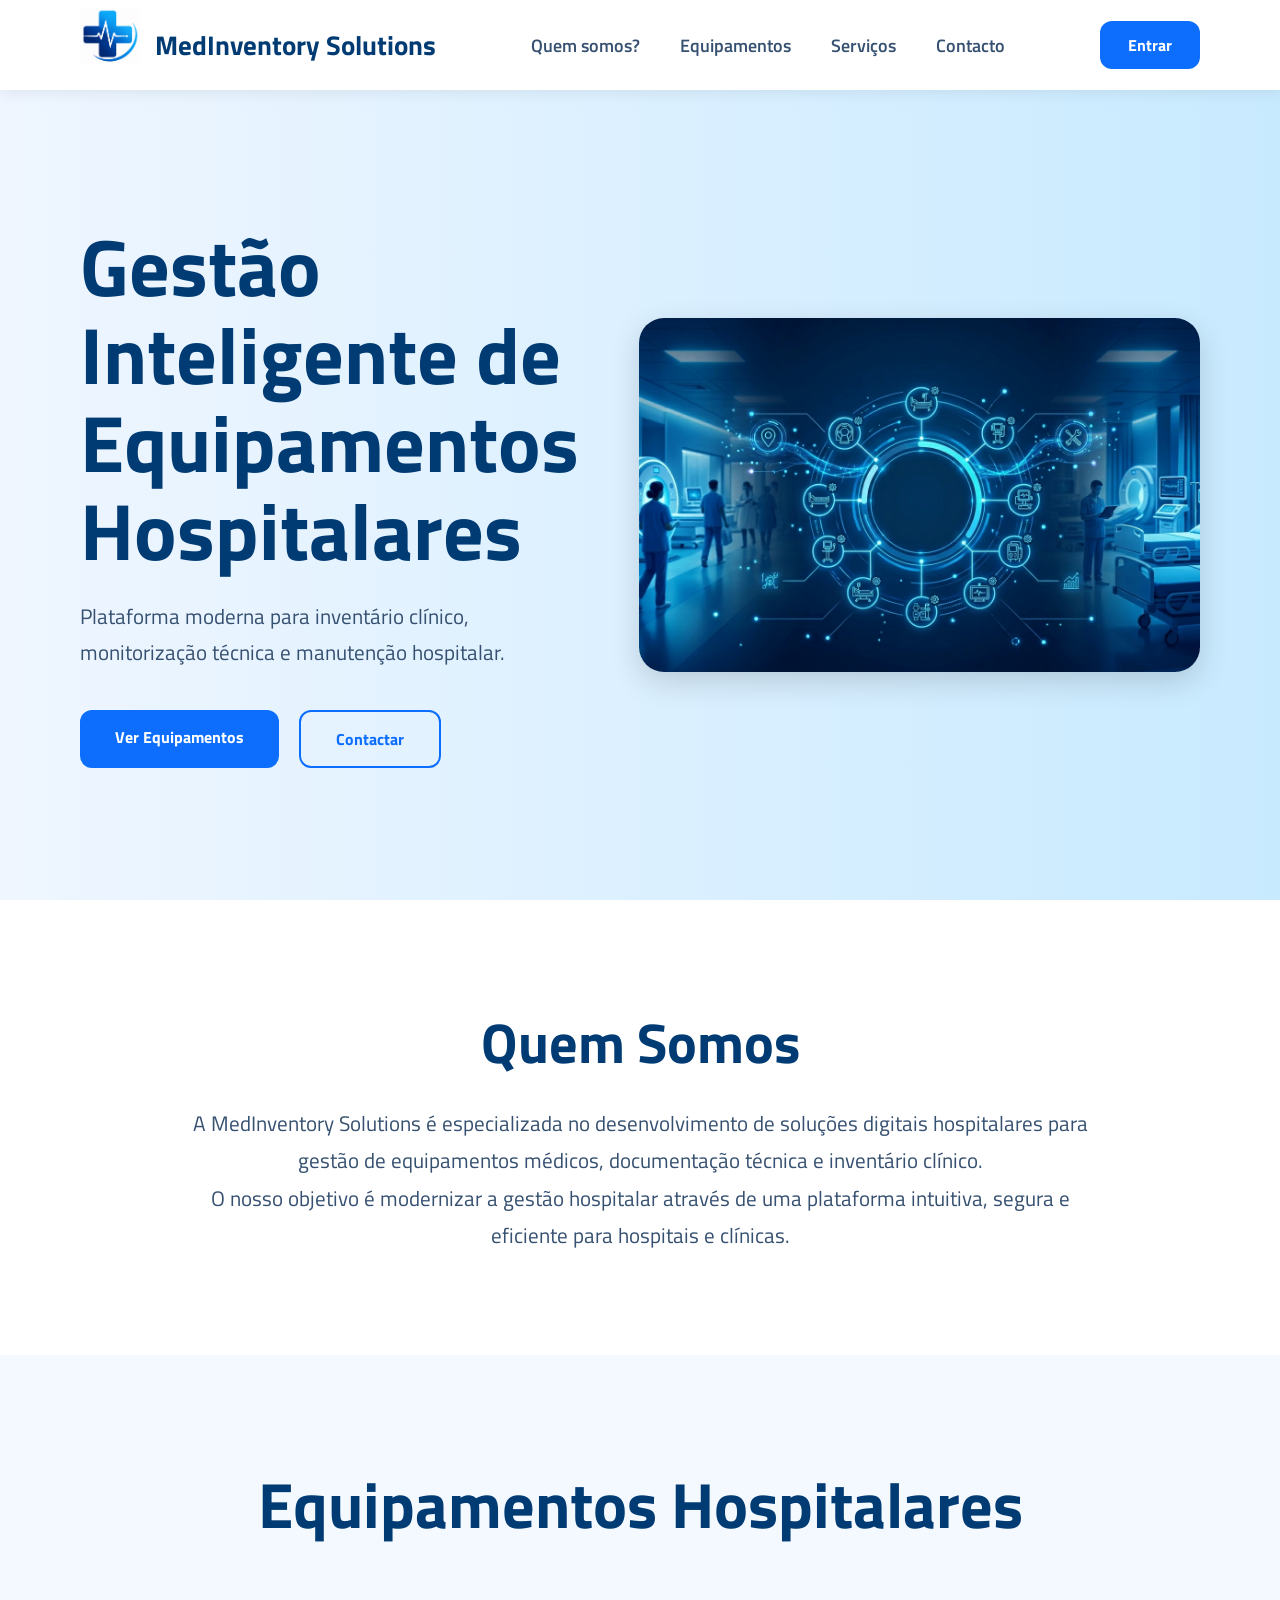
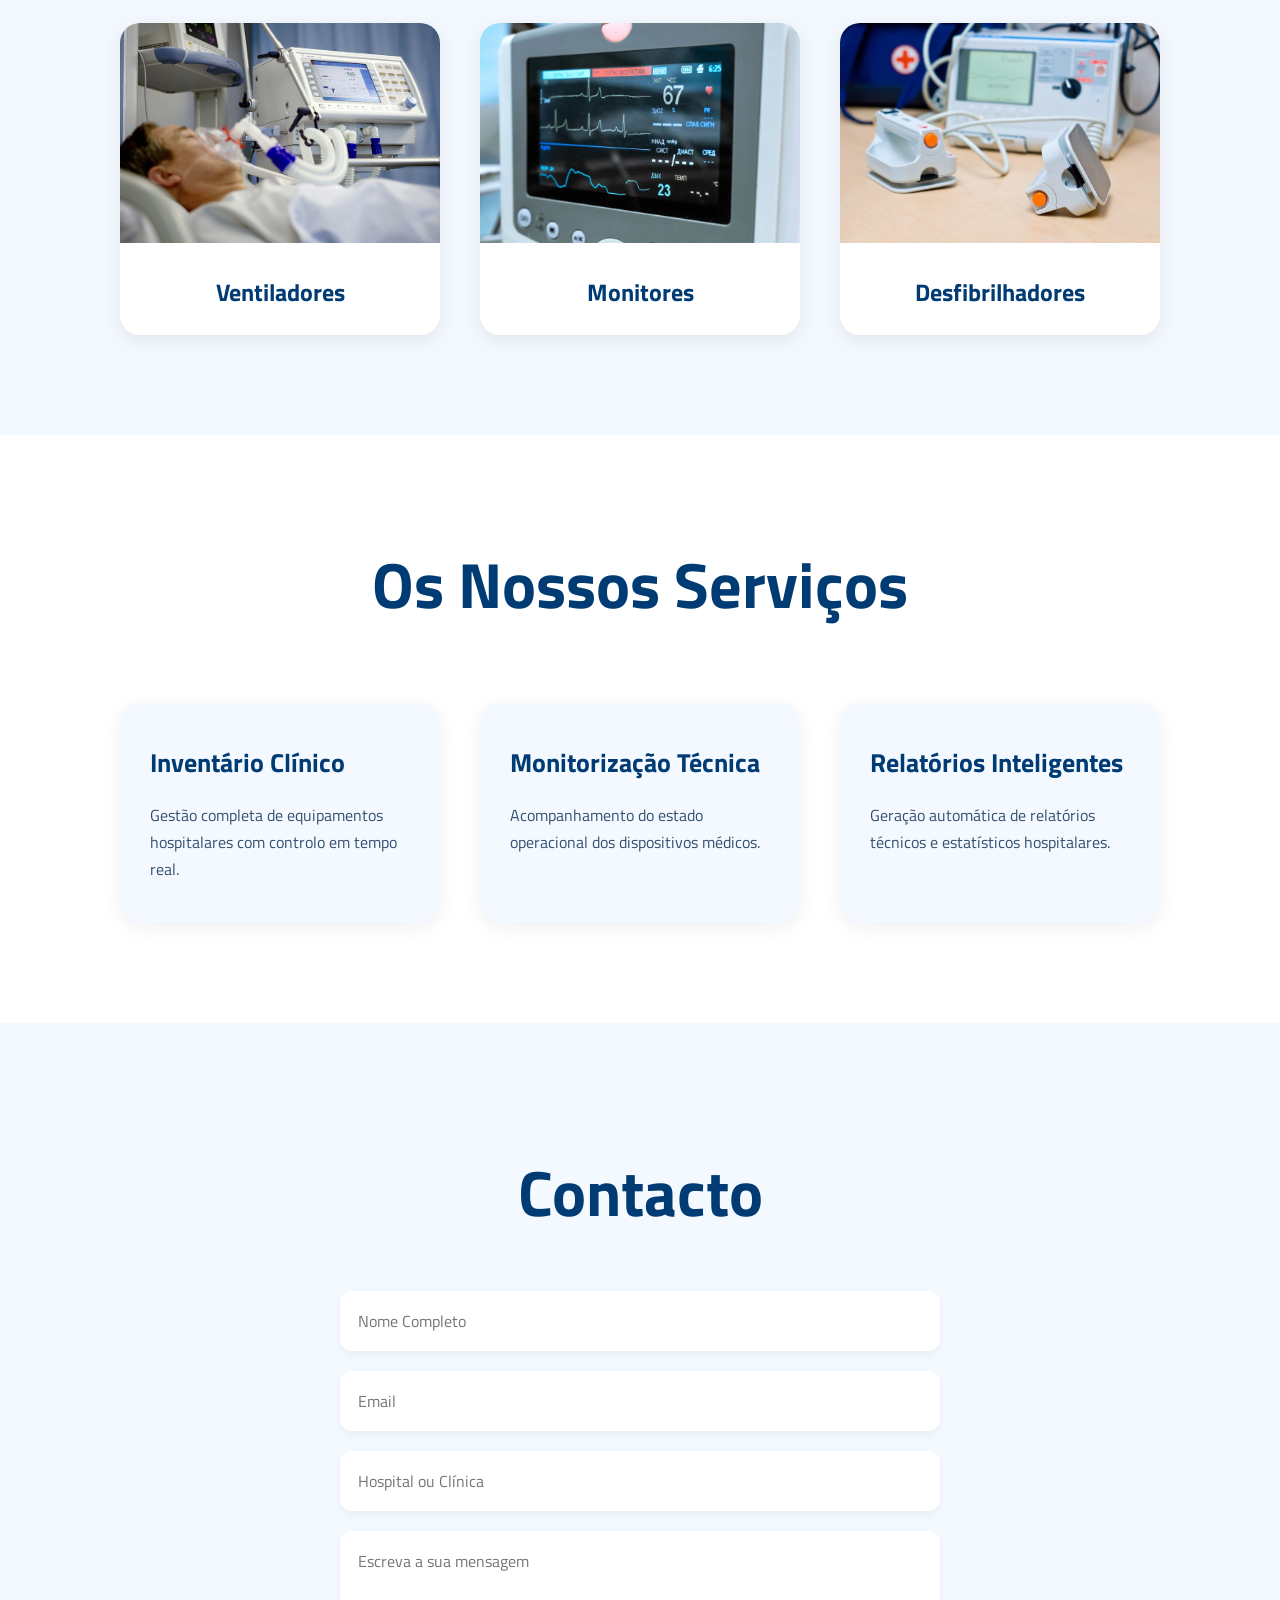
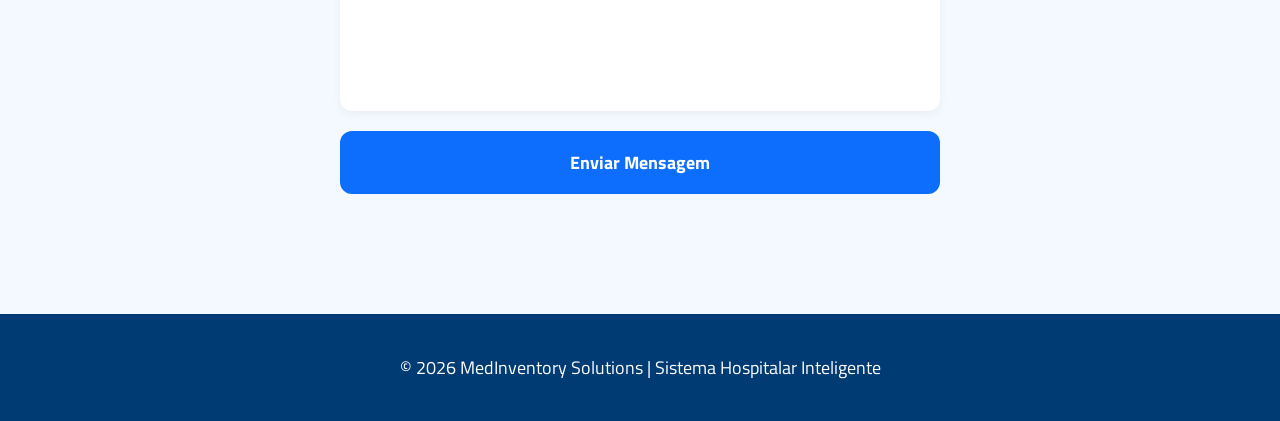
==== commit e0e41ec2: "Alteração no html na zona do quem somos" ====
--- a/Frontend/index.html
+++ b/Frontend/index.html
@@ -48,6 +48,40 @@
         </div>
     </nav>
     <!-- Conteudo de página -->
+    
+    <section class="hero">
+
+        <!-- TEXTO -->
+        <div class="hero-texto">
+
+            <h1>
+                Gestão Inteligente de Equipamentos Hospitalares
+            </h1>
+
+            <p>
+                Plataforma moderna para inventário clínico,
+                monitorização técnica e manutenção hospitalar.
+            </p>
+
+            <div class="hero-botoes">
+
+                <a href="#equipamentos" class="btn-azul">
+                    Ver Equipamentos
+                </a>
+
+                <a href="#contacto" class="btn-transparente">
+                    Contactar
+                </a>
+
+            </div>
+
+        </div>
+        <div class="hero-imagem">
+
+            <img src="assets/img/gestão_inventário.png" alt="Gestão Inventário">
+        </div> 
+
+    </section>
     <!-- Secção "Quem Somos" -->
 
     <section id="quem-somos">
@@ -72,42 +106,6 @@
         </div>
 
     </section>
-    <section class="hero">
-
-        <!-- TEXTO -->
-        <div class="hero-texto">
-
-            <h1>
-                Gestão Inteligente de Equipamentos Hospitalares
-            </h1>
-
-            <p>
-                Plataforma moderna para inventário clínico,
-                monitorização técnica e manutenção hospitalar.
-            </p>
-        
-
-            <img src="assets/img/gestão_inventário.png" alt="Dashboard">
-
-        </div>
-
-    </section>
-
-    <div class="hero-botoes">
-
-        <a href="#equipamentos" class="btn-azul">
-            Ver Equipamentos
-        </a>
-
-        <a href="#contacto" class="btn-transparente">
-            Contactar
-        </a>
-
-    </div>
-
-    </div>
-
-    </section>
 
     <!-- EQUIPAMENTOS -->
 
